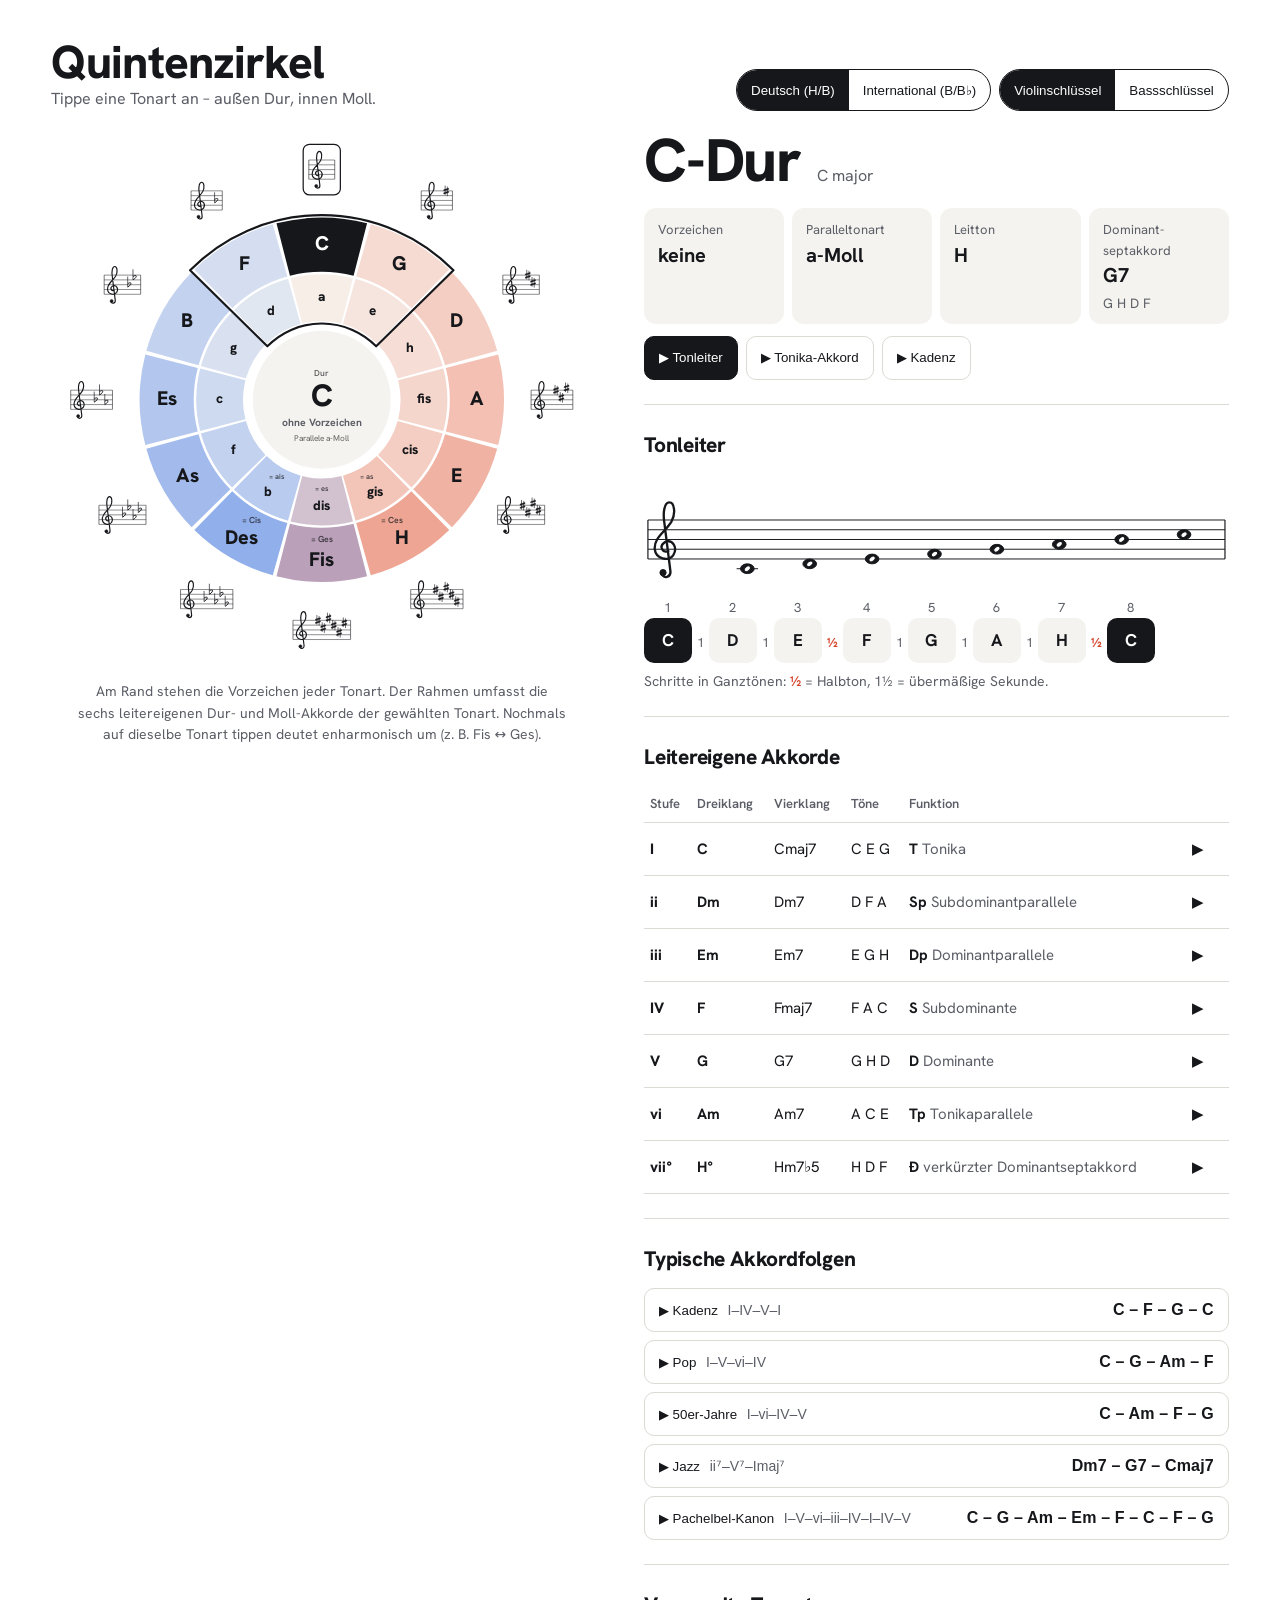
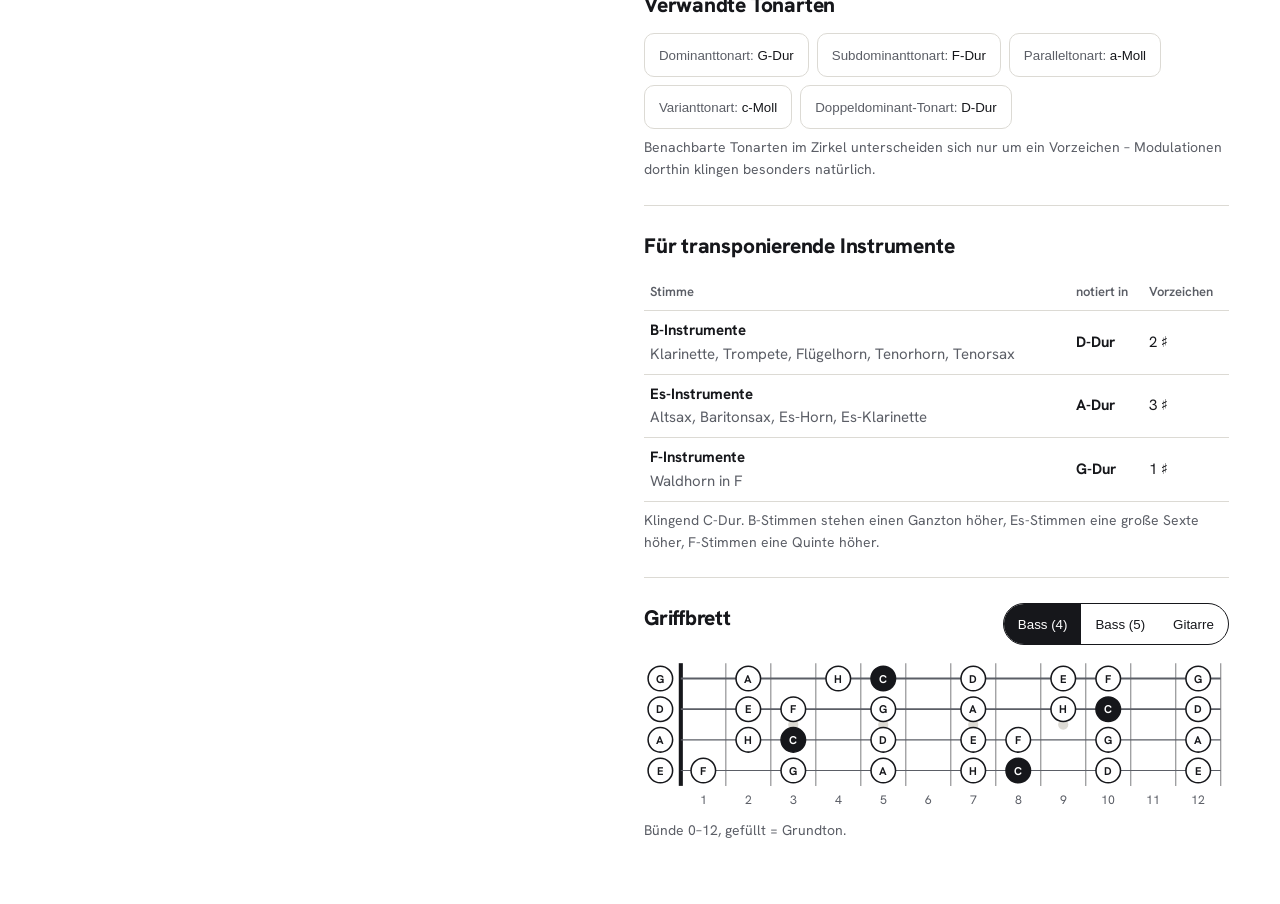
==== index.html @ 7fbc88fc "Moll-Tonarten auch in internationaler Schreibweise klein Co-Authored-By: Claude Opus 5.5 <noreply@an" ====
<!DOCTYPE html>
<html lang="de"><head><meta charset="utf-8"><meta name="viewport" content="width=device-width,initial-scale=1">
<title>Quintenzirkel</title>
<link rel="preconnect" href="https://fonts.googleapis.com"><link rel="preconnect" href="https://fonts.gstatic.com" crossorigin>
<link href="https://fonts.googleapis.com/css2?family=Hanken+Grotesk:wght@400;600;800&display=swap" rel="stylesheet">
<style>
/* VOICE: klar, werkstattnah, wie ein gut gestochenes Notenblatt – für Musiker, die schnell nachschlagen
   IDEA: die Drehscheibe aus dem Musikunterricht – ein Rahmen wandert über die leitereigenen Akkorde
   PICTURE: großer Zirkel, Kreuz-Seite warm, B-Seite kühl, dazu Notenzeile mit Vorzeichen und Griffbrett
   COLOUR and TYPE: Weiß/Tinte, Kreuz-Rot, B-Blau; Hanken Grotesk 400/600/800
   LAYOUT: Zirkel links (sticky), Infos rechts; unter 900px gestapelt */
:root{color-scheme:light dark;--bg:light-dark(#ffffff,#121419);--ink:light-dark(#16171b,#ecebe6);--mute:light-dark(#5b5e66,#a2a5ad);
--line:light-dark(#dcdad4,#2f323a);--soft:light-dark(#f4f3ef,#1b1e24);--seg:light-dark(#f7f6f2,#1d2027);
--sharp:light-dark(#d4432a,#ff7d61);--flat:light-dark(#2b5bd6,#7ea4ff)}
:root[data-theme=light]{color-scheme:light}:root[data-theme=dark]{color-scheme:dark}
*{box-sizing:border-box;min-width:0}
body{margin:0;background:var(--bg);color:var(--ink);font:16px/1.55 "Hanken Grotesk",system-ui,sans-serif;overflow-x:clip}
.band{padding:clamp(20px,3vw,44px) max(4vw,14px)}
.wrap{max-width:1240px;margin:auto;display:grid;grid-template-columns:minmax(0,1fr) minmax(0,1.08fr);gap:clamp(20px,4vw,56px)}
header{max-width:1240px;margin:0 auto 18px;display:flex;flex-wrap:wrap;gap:12px 24px;align-items:end;justify-content:space-between}
h1{font-size:clamp(32px,4vw,46px);line-height:1.05;margin:0;font-weight:800;letter-spacing:-.02em}
h2{font-size:21px;margin:0 0 12px;font-weight:800;letter-spacing:-.01em}
.seg{display:inline-flex;border:1.5px solid var(--ink);border-radius:999px;overflow:hidden}
.seg button{border:0;background:none;color:var(--ink);font:600 14px/1 inherit;padding:0 14px;min-height:40px;cursor:pointer}.seg button:not([aria-pressed=true]):hover{background:var(--soft)}
.seg button[aria-pressed=true]{background:var(--ink);color:var(--bg)}
.circ{position:sticky;top:14px;align-self:start}
#wheel{width:100%;max-width:700px;aspect-ratio:1;display:block;margin:auto;touch-action:manipulation}
#wheel .s,#wheel .ks{cursor:pointer}#wheel .ks *{stroke:var(--ink)}#wheel .ks rect[fill=transparent]{stroke:none}#wheel .ks:hover rect[fill=transparent]{fill:var(--soft)}#wheel .s path{transition:fill .25s}#wheel text{pointer-events:none;text-anchor:middle;dominant-baseline:middle;fill:var(--ink)}
#wheel .s:hover path{filter:brightness(.94)}#wheel .s:focus{outline:none}#wheel .s:focus-visible path{stroke:var(--ink);stroke-width:3}
#wheel .on path{fill:var(--ink)!important}#wheel .on text{fill:var(--bg)}
#win{transition:transform .55s cubic-bezier(.3,.7,.2,1);transform-origin:300px 300px}
.tg{display:flex;flex-wrap:wrap;gap:8px}.legend{font-size:14px;color:var(--mute);max-width:560px;margin:10px auto 0;text-align:center;text-wrap:balance}
.panel>section{padding:24px 0;border-top:1px solid var(--line)}.panel>section:first-child{border:0;padding-top:0}
.title{display:flex;flex-wrap:wrap;align-items:baseline;gap:6px 16px}
.kname{font-size:clamp(40px,5.5vw,60px);font-weight:800;line-height:1.05;letter-spacing:-.02em}
.sub{color:var(--mute)}
.btns{display:flex;flex-wrap:wrap;gap:8px;margin-top:12px}
.b{border:1.5px solid var(--line);background:var(--bg);color:var(--ink);font:600 15px/1.2 inherit;padding:9px 14px;min-height:44px;border-radius:10px;cursor:pointer;white-space:nowrap}
.b{transition:border-color .15s,background .15s}.b:hover{border-color:var(--ink);background:var(--soft)}.b.pri:hover{background:var(--ink);opacity:.88}.b:focus-visible,.seg button:focus-visible{outline:3px solid var(--flat);outline-offset:2px}
.b.pri{background:var(--ink);color:var(--bg);border-color:var(--ink)}
.facts{display:grid;grid-template-columns:repeat(4,minmax(0,1fr));gap:8px;margin-top:16px}
.facts>div{background:var(--soft);border-radius:12px;padding:12px 14px}.facts span{display:block;font-size:13px;color:var(--mute);margin-bottom:2px}.facts b{font-size:20px;line-height:1.2}.facts .sub{font-size:13.5px;margin-top:4px;line-height:1.35}
.staff{width:100%;height:auto;display:block;margin-top:8px}.staff *{stroke:var(--ink)}
.chips{display:flex;flex-wrap:wrap;gap:4px;align-items:end}
.chip{text-align:center;min-width:48px}.chip i{display:block;font-style:normal;font-size:13px;color:var(--mute)}
.chip b{display:block;background:var(--soft);border-radius:10px;padding:9px 6px;font-size:17px}.chip.t b{background:var(--ink);color:var(--bg)}
.chip.alt b{box-shadow:inset 0 0 0 2px var(--sharp)}
.step{font-size:13px;color:var(--mute);padding:0 1px 10px;align-self:end}.step.h{color:var(--sharp);font-weight:800}
table{border-collapse:collapse;width:100%;font-size:15px}th,td{text-align:left;padding:8px 6px;border-bottom:1px solid var(--line)}
th{font-size:13px;color:var(--mute);font-weight:600}td.r{font-weight:800}tbody tr{cursor:pointer}tbody tr{transition:background .12s}tbody tr:hover{background:var(--soft)}
td .pl{border:0;background:none;color:var(--ink);font-size:15px;min-width:36px;min-height:36px;border-radius:50%;cursor:pointer}
.prog{display:grid;gap:8px}.prog button{display:flex;flex-wrap:wrap;justify-content:space-between;gap:4px 12px;text-align:left;white-space:normal}
.prog button{align-items:baseline;padding:12px 14px}.prog em{font-style:normal;color:var(--mute);font-weight:400;font-size:14px;margin-left:6px}.prog .cs{font-weight:800;font-size:16px;letter-spacing:.01em}
.note{font-size:14px;color:var(--mute);margin:8px 0 0}
.scroll{overflow-x:auto}.fb{min-width:560px;width:100%;height:auto;display:block}
.top{display:flex;flex-wrap:wrap;gap:10px;align-items:center;justify-content:space-between;margin-bottom:8px}
@media(max-width:900px){.wrap{grid-template-columns:minmax(0,1fr)}.circ{position:static}}
@media(max-width:600px){#wheel{max-width:none;width:calc(100% + 12px);margin-inline:-6px}.legend{font-size:13px}.rim{display:none}.facts{grid-template-columns:repeat(2,minmax(0,1fr))}table{font-size:13px}.ct td .sub,.ct th:nth-child(4),.ct td:nth-child(4){display:none}th,td{padding:8px 4px}.chip{min-width:40px}.chip b{font-size:15px}}
@media(prefers-reduced-motion:reduce){#win,#wheel .s path{transition:none}}
</style></head><body>
<div class="band">
<header><div><h1>Quintenzirkel</h1><div class="sub">Tippe eine Tonart an – außen Dur, innen Moll.</div></div><div class="tg">
<div class="seg" role="group" aria-label="Notennamen"><button data-sys="de">Deutsch (H/B)</button><button data-sys="int">International (B/B♭)</button></div><div class="seg" role="group" aria-label="Notenschlüssel"><button data-clef="g">Violinschlüssel</button><button data-clef="f">Bassschlüssel</button></div></div></header>
<div class="wrap">
<div class="circ"><svg id="wheel" viewBox="-140 -116 880 832" role="img" aria-label="Quintenzirkel"></svg>
<p class="legend"><span class="rim">Am Rand stehen die Vorzeichen jeder Tonart. </span>Der Rahmen umfasst die sechs leitereigenen Dur- und Moll-Akkorde der gewählten Tonart. Nochmals auf dieselbe Tonart tippen deutet enharmonisch um (z. B. Fis ↔ Ges).</p></div>
<div class="panel" id="panel" aria-live="polite"></div>
</div></div>
<script>
{
const NAT=[0,2,4,5,7,9,11],DEL=['C','D','E','F','G','A','H'],ENL=['C','D','E','F','G','A','B'];
const SH=[3,0,4,1,5,2,6],FL=[6,2,5,1,4,0,3],SHD=[38,35,39,36,33,37,34],FLD=[34,37,33,36,32,35,31];
const md=(a,m)=>((a%m)+m)%m,norm=n=>n>7?n-12:n<-7?n+12:n;
const ACC={'-2':'𝄫','-1':'♭','0':'','1':'♯','2':'𝄪'};
let sys='de',inst='bass4',clef='g',variant='nat',st={n:0,mode:'dur'},rot=0,lastP=0;
try{sys=localStorage.getItem('qz-sys')||'de';inst=localStorage.getItem('qz-inst')||'bass4';clef=localStorage.getItem('qz-clef')||'g'}catch(e){}
const save=()=>{try{localStorage.setItem('qz-sys',sys);localStorage.setItem('qz-inst',inst);localStorage.setItem('qz-clef',clef)}catch(e){}};
const note=(l,pc)=>{l=md(l,7);pc=md(pc,12);let a=md(pc-NAT[l],12);if(a>6)a-=12;return{l,a,pc}};
const majS=n=>{const tl=md(4*n,7),tp=md(7*n,12);return NAT.map((v,i)=>note(tl+i,tp+v))};
const up=x=>note(x.l,x.pc+1);
function scale(n,mode,v){const s=majS(n);if(mode==='dur')return s;const m=[...s.slice(5),...s.slice(0,5)];
  if(v==='harm')m[6]=up(m[6]);if(v==='mel'){m[5]=up(m[5]);m[6]=up(m[6])}return m}
function deName(x){const L=DEL[x.l];if(!x.a)return L;if(x.a>0)return L+'is'.repeat(x.a);
  if(x.l===6)return x.a===-1?'B':'Heses';if(x.l===2)return x.a===-1?'Es':'Eses';if(x.l===5)return x.a===-1?'As':'Asas';return L+'es'.repeat(-x.a)}
const enName=x=>ENL[x.l]+ACC[x.a];
const nn=x=>sys==='de'?deName(x):enName(x);
const cr=x=>sys==='int'?enName(x):x.l===6?(x.a<0?'B'+ACC[x.a+1]:'H'+ACC[x.a]):enName(x);
const tonic=(n,mode)=>majS(n)[mode==='dur'?0:5];
function kName(n,mode){const t=tonic(n,mode);let s=nn(t);if(mode==='moll')s=s.toLowerCase();return s+(mode==='dur'?'-Dur':'-Moll')}
const slug=(n,mode)=>deName(tonic(n,mode)).toLowerCase()+'-'+mode;
const sigTxt=n=>n?Math.abs(n)+(n>0?' ♯':' ♭'):'keine';
const sigNotes=n=>n>0?SH.slice(0,n).map(l=>note(l,NAT[l]+1)):FL.slice(0,-n).map(l=>note(l,NAT[l]-1));
const sigAcc=(n,l)=>n>0&&SH.slice(0,n).includes(l)?1:n<0&&FL.slice(0,-n).includes(l)?-1:0;
const pOf=n=>md(n,12),prim=p=>p<=6?p:p-12,alt=p=>({5:-7,6:-6,7:7})[p];
const pick=x=>{x=norm(x);const y=x>0?x-12:x+12;return Math.abs(y)<Math.abs(x)?y:x};
const enh=n=>{const y=n>0?n-12:n+12;return Math.abs(y)<=7?y:null};

const Q3={'4,7':'','3,7':'m','3,6':'°','4,8':'+'};
const S7={'':{11:'maj7',10:'7'},'m':{10:'m7',11:'m(maj7)'},'°':{10:'m7♭5',9:'°7'},'+':{11:'+maj7',10:'+7'}};
function chord(s,i){const r=s[i],t=s[(i+2)%7],f=s[(i+4)%7],se=s[(i+6)%7],iv=x=>md(x.pc-r.pc,12);
  const tri=Q3[iv(t)+','+iv(f)]??'',sev=(S7[tri]||{})[iv(se)]||'';const rom=['I','II','III','IV','V','VI','VII'][i];
  return{r,n3:[r,t,f],n4:[r,t,f,se],tri,sev,R:(iv(t)===4?rom:rom.toLowerCase())+(tri==='°'?'°':tri==='+'?'+':'')}}
const sym=(c,s7)=>cr(c.r)+(s7?c.sev:c.tri);
const FN={dur:[['T','Tonika'],['Sp','Subdominantparallele'],['Dp','Dominantparallele'],['S','Subdominante'],['D','Dominante'],['Tp','Tonikaparallele'],['Đ','verkürzter Dominantseptakkord']],
 nat:[['t','Tonika'],['(s)','Subdominantbereich, vermindert'],['tP','Tonikaparallele'],['s','Subdominante'],['d','Moll-Dominante'],['sP','Subdominantparallele'],['dP','Dominantparallele']],
 harm:[['t','Tonika'],['(s)','Subdominantbereich, vermindert'],['tP+','übermäßig'],['s','Subdominante'],['D','Dur-Dominante mit Leitton'],['sP','Subdominantparallele'],['Đ','verkürzter Dominantseptakkord']],
 mel:[['t','Tonika'],['s','Moll-Subdominantbereich'],['tP+','übermäßig'],['S','Dur-Subdominante'],['D','Dur-Dominante'],['–','vermindert'],['Đ','vermindert, Leitton']]};
const PR={dur:[['Kadenz','I–IV–V–I',[0,3,4,0]],['Pop','I–V–vi–IV',[0,4,5,3]],['50er-Jahre','I–vi–IV–V',[0,5,3,4]],['Jazz','ii⁷–V⁷–Imaj⁷',[1,4,0],1],['Pachelbel-Kanon','I–V–vi–iii–IV–I–IV–V',[0,4,5,2,3,0,3,4]]],
 moll:[['Kadenz','i–iv–V–i',[0,3,'4h',0]],['Andalusisch','i–VII–VI–V',[0,6,5,'4h']],['Epic / Filmmusik','i–VI–III–VII',[0,5,2,6]],['Jazz in Moll','iiø⁷–V⁷–i⁷',[1,'4h',0],1],['Modal (natürlich)','i–iv–v–i',[0,3,4,0]]]};
const INST=[['B-Instrumente','Klarinette, Trompete, Flügelhorn, Tenorhorn, Tenorsax',2],['Es-Instrumente','Altsax, Baritonsax, Es-Horn, Es-Klarinette',3],['F-Instrumente','Waldhorn in F',1]];
const TUN={bass4:['Bass (4)',[28,33,38,43]],bass5:['Bass (5)',[23,28,33,38,43]],git:['Gitarre',[40,45,50,55,59,64]]};

/* ---- Zirkel ---- */
const W=document.getElementById('wheel'),P=document.getElementById('panel');
const pt=(r,a)=>{a=a*Math.PI/180;return(300+r*Math.sin(a)).toFixed(1)+' '+(300-r*Math.cos(a)).toFixed(1)};
const sec=(r1,r2,a1,a2)=>`M${pt(r2,a1)}A${r2} ${r2} 0 0 1 ${pt(r2,a2)}L${pt(r1,a2)}A${r1} ${r1} 0 0 0 ${pt(r1,a1)}Z`;
const xy=(r,a)=>pt(r,a).split(' ');
function fillFor(p,k){const c=p===0?0:p===6?6:p<6?p:12-p,mix=p===6?'color-mix(in oklab,var(--sharp),var(--flat))':p<6?'var(--sharp)':'var(--flat)';
  return `color-mix(in oklab,${mix} ${Math.round((8+c*8)*k)}%,var(--seg))`}
const MQ=matchMedia('(max-width:600px)');
function drawWheel(){let h='';const sm=MQ.matches;W.setAttribute('viewBox',sm?'-3 -3 606 606':'-140 -116 880 832');
  for(let p=0;p<12;p++){const a=p*30,cur=pOf(st.n)===p,n=cur?st.n:prim(p),o=alt(p)!==undefined?(n===prim(p)?alt(p):prim(p)):null;
    for(const mode of['dur','moll']){const D=mode==='dur',[r1,r2]=D?[208,296]:[128,204],on=cur&&st.mode===mode;
      const [x1,y1]=xy(o!==null?(D?262:174):(D?252:166),a),[x2,y2]=xy(D?228:146,a);
      const big=kName(n,mode).replace(/-(Dur|Moll)$/,''),small=o!==null?'= '+kName(o,mode).replace(/-(Dur|Moll)$/,''):'';
      h+=`<g class="s${on?' on':''}" tabindex="0" role="button" aria-label="${kName(n,mode)}" data-p="${p}" data-m="${mode}"><path d="${sec(r1,r2,a-14.4,a+14.4)}" style="fill:${fillFor(p,D?1:.6)}"/>
      <text x="${x1}" y="${y1}" font-size="${D?(big.length>3?25:32):(big.length>3?17:22)}" font-weight="800">${big}</text>
      <text x="${x2}" y="${y2}" font-size="${D?14:12}" font-weight="600" opacity=".75">${small}</text></g>`}}
  if(!sm)for(let p=0;p<12;p++){const n=pOf(st.n)===p?st.n:prim(p),w=56+Math.abs(n)*11+6,k=.78,[cx,cy]=xy(374,p*30).map(Number),on=pOf(st.n)===p;
    h+=`<g class="ks" tabindex="-1" data-p="${p}" data-m="dur" aria-hidden="true">${on?`<rect x="${(cx-w*k/2-6).toFixed(1)}" y="${(cy-41).toFixed(1)}" width="${(w*k+12).toFixed(1)}" height="82" rx="10" fill="var(--bg)" stroke="var(--ink)" stroke-width="2"/>`:`<rect x="${(cx-w*k/2-6).toFixed(1)}" y="${(cy-34).toFixed(1)}" width="${(w*k+12).toFixed(1)}" height="68" fill="transparent"/>`}<g transform="translate(${(cx-w*k/2).toFixed(1)} ${(cy-60*k).toFixed(1)}) scale(${k})">${sigBase(n,w)}</g></g>`}
  h+=`<g id="win" style="transform:rotate(${rot}deg)"><path d="${sec(124,300,-45.5,45.5)}" fill="none" stroke="var(--ink)" stroke-width="3.5" stroke-linejoin="round"/></g>
  <circle cx="300" cy="300" r="120" fill="var(--bg)"/><circle cx="300" cy="300" r="112" fill="var(--soft)"/><text x="300" y="258" font-size="14" font-weight="600" opacity=".65">${st.mode==='dur'?'Dur':'Moll'}</text>
  <text x="300" y="298" font-size="${kName(st.n,st.mode).length>8?40:50}" font-weight="800">${kName(st.n,st.mode).replace(/-(Dur|Moll)$/,'')}</text>
  <text x="300" y="338" font-size="17" font-weight="700" style="fill:${st.n>0?'var(--sharp)':st.n<0?'var(--flat)':'var(--mute)'}">${st.n?sigTxt(st.n):'ohne Vorzeichen'}</text><text x="300" y="364" font-size="13.5" opacity=".65">Parallele ${kName(st.n,st.mode==='dur'?'moll':'dur')}</text>`;
  W.innerHTML=h}

/* ---- Notenzeile ---- */
const gs={1:'M-2.2 -11V9M2.4 -9V11',f:'M-5 -2.5L5 -5.5V-3L-5 0ZM-5 4L5 1V3.5L-5 6.5Z'};
function acc(a,x,y){if(a===1)return`<g transform="translate(${x} ${y})"><path d="${gs[1]}" stroke-width="1.3"/><path d="${gs.f}" fill="var(--ink)" stroke="none"/></g>`;
  if(a===-1)return`<g transform="translate(${x} ${y})"><path d="M-3 -17V5" stroke-width="1.4"/><path d="M-3 5C6 0 6 -8 -3 -2" fill="none" stroke-width="2"/></g>`;
  if(a===0)return`<g transform="translate(${x} ${y})"><path d="M-3 -10V5M3 -5V10" stroke-width="1.3"/><path d="M-3 -1L3 -3M-3 5L3 3" stroke-width="2.6"/></g>`;
  if(a===2)return`<path d="M${x-4} ${y-4}l8 8m0 -8l-8 8" stroke-width="2.2"/>`;
  return acc(-1,x-4,y)+acc(-1,x+4,y)}
const CL={g:{b:30,sig:0,lo:28,c:`<path d="M25 72C19 74 15 67 21 63C29 59 35 68 30 76C25 83 12 80 11 70C10 58 22 52 28 42C33 33 31 22 26 22C21 22 19 32 21 44L27 92C28 99 20 101 18 95" fill="none" stroke-width="2.4" stroke-linecap="round"/><circle cx="19.5" cy="94" r="3.2" fill="var(--ink)" stroke="none"/>`},
 f:{b:18,sig:-14,lo:14,c:`<path d="M13 50C12 38 30 35 33 47C35 61 23 75 8 84" fill="none" stroke-width="2.7" stroke-linecap="round"/><circle cx="13" cy="50" r="3.8" fill="var(--ink)" stroke="none"/><circle cx="40" cy="45" r="2.2" fill="var(--ink)" stroke="none"/><circle cx="40" cy="55" r="2.2" fill="var(--ink)" stroke="none"/>`}};
function sigBase(n,W){const C=CL[clef],Y=d=>80-(d-C.b)*5,ks=Math.abs(n);let h='';
  for(let i=0;i<5;i++)h+=`<path d="M4 ${40+i*10}H${W-4}" stroke-width="1"/>`;
  h+=`<path d="M4 40V80M${W-4} 40V80" stroke-width="1.2"/>`+C.c;
  for(let i=0;i<ks;i++)h+=acc(n>0?1:-1,56+i*11,Y((n>0?SHD:FLD)[i]+C.sig));return h}
function staff(s,n){const W=600,C=CL[clef],Y=d=>80-(d-C.b)*5,ks=Math.abs(n),x0=56+ks*11+18,dx=(W-x0-14)/8;let h=sigBase(n,W);
  const t=s[0],o=t.l;[...s,t].forEach((x,i)=>{const d=C.lo+o+i,cx=x0+dx*i+dx/2,cy=Y(d);
    for(let k=C.b-2;k>=d;k-=2)h+=`<path d="M${cx-11} ${Y(k)}H${cx+11}" stroke-width="1"/>`;
    for(let k=C.b+10;k<=d;k+=2)h+=`<path d="M${cx-11} ${Y(k)}H${cx+11}" stroke-width="1"/>`;
    if(x.a!==sigAcc(n,x.l))h+=acc(x.a,cx-17,cy);
    h+=`<ellipse cx="${cx}" cy="${cy}" rx="7" ry="5" fill="var(--ink)" stroke="none"/><ellipse cx="${cx}" cy="${cy}" rx="3.6" ry="2.4" transform="rotate(-35 ${cx} ${cy})" fill="var(--bg)" stroke="none"/>`});
  return`<svg class="staff" viewBox="0 0 ${W} 120" role="img" aria-label="Notenzeile mit Vorzeichen und Tonleiter">${h}</svg>`}

/* ---- Griffbrett ---- */
function fret(s){const [,tu]=TUN[inst],S=tu.length,H=S*30+34,fx=f=>36+f*44,pcs=s.map(x=>x.pc);let h='';
  [3,5,7,9].forEach(f=>h+=`<circle cx="${fx(f)-22}" cy="${(S*30)/2+8}" r="5" fill="var(--line)"/>`);
  h+=`<circle cx="${fx(12)-22}" cy="${(S*30)/2-7}" r="5" fill="var(--line)"/><circle cx="${fx(12)-22}" cy="${(S*30)/2+23}" r="5" fill="var(--line)"/>`;
  for(let f=0;f<=12;f++)h+=`<path d="M${fx(f)} 8V${S*30+8}" stroke="var(--ink)" stroke-width="${f?1.2:4}" opacity="${f?.45:1}"/><text x="${fx(f)-22}" y="${S*30+26}" font-size="12" fill="var(--mute)" text-anchor="middle">${f||''}</text>`;
  [...tu].reverse().forEach((m,j)=>{const y=23+j*30;h+=`<path d="M${fx(0)} ${y}H${fx(12)}" stroke="var(--mute)" stroke-width="${1+(S-1-j)*.35}"/>`;
    for(let f=0;f<=12;f++){const k=pcs.indexOf(md(m+f,12));if(k<0)continue;const x=f?fx(f)-22:16,T=k===0;
      h+=`<circle cx="${x}" cy="${y}" r="12" fill="${T?'var(--ink)':'var(--bg)'}" stroke="var(--ink)" stroke-width="1.5"/><text x="${x}" y="${y+4}" font-size="${nn(s[k]).length>3?8.5:11}" font-weight="700" text-anchor="middle" fill="${T?'var(--bg)':'var(--ink)'}">${nn(s[k])}</text>`}});
  return`<svg class="fb" viewBox="0 0 ${fx(12)+8} ${H}" role="img" aria-label="Griffbrett">${h}</svg>`}

/* ---- Panel ---- */
function render(){const {n,mode}=st,v=mode==='dur'?'dur':variant,s=scale(n,mode,mode==='dur'?'':variant),nat=scale(n,mode,'nat'),har=scale(n,mode,'harm');
  const ch=s.map((_,i)=>chord(s,i)),fn=FN[v],e=enh(n),par=mode==='dur'?'moll':'dur',V7=chord(mode==='dur'?s:har,4);
  const lt=(mode==='dur'?s:har)[6],sig=sigNotes(n).map(x=>sys==='de'?nn(x).toLowerCase():nn(x)).join(', ');
  const steps=s.map((x,i)=>md((s[i+1]||s[0]).pc-x.pc,12));
  const rel=[['Dominanttonart',pick(n+1),mode],['Subdominanttonart',pick(n-1),mode],['Paralleltonart',n,par],['Varianttonart',mode==='dur'?pick(n-3):pick(n+3),par],['Doppeldominant-Tonart',pick(n+2),mode]];
  if(e!==null)rel.push(['Enharmonisch',e,mode]);
  let h=`<section><div class="title"><span class="kname">${kName(n,mode)}</span><span class="sub">${enName(tonic(n,mode))} ${mode==='dur'?'major':'minor'}</span></div>
  <div class="facts"><div><span>Vorzeichen</span><b style="color:${n>0?'var(--sharp)':n<0?'var(--flat)':'inherit'}">${sigTxt(n)}</b>${sig?`<div class="sub">${sig}</div>`:''}</div>
  <div><span>Paralleltonart</span><b>${kName(n,par)}</b></div><div><span>Leitton</span><b>${nn(lt)}</b></div>
  <div><span>Dominant&shy;septakkord</span><b>${sym(V7,1)}</b><div class="sub">${V7.n4.map(nn).join(' ')}</div></div></div>
  <div class="btns"><button class="b pri" data-play="sc">▶ Tonleiter</button><button class="b" data-play="c0">▶ Tonika-Akkord</button><button class="b" data-play="cad">▶ Kadenz</button>${e!==null?`<button class="b" data-go="${e},${mode}">⇄ ${kName(e,mode)}</button>`:''}</div></section>`;
  h+=`<section><div class="top"><h2>Tonleiter</h2>${mode==='moll'?`<div class="seg" role="group" aria-label="Moll-Form">${[['nat','natürlich'],['harm','harmonisch'],['mel','melodisch']].map(([k,l])=>`<button data-var="${k}" aria-pressed="${variant===k}">${l}</button>`).join('')}</div>`:''}</div>
  ${staff(s,n)}<div class="chips">${s.map((x,i)=>`<div class="chip${i?'':' t'}${mode==='moll'&&x.a!==nat[i].a?' alt':''}"><i>${i+1}</i><b>${nn(x)}</b></div>${`<div class="step${steps[i]===1?' h':''}">${['','½','1','1½'][steps[i]]}</div>`}`).join('')}<div class="chip t"><i>8</i><b>${nn(s[0])}</b></div></div>
  <p class="note">Schritte in Ganztönen: <b style="color:var(--sharp)">½</b> = Halbton, 1½ = übermäßige Sekunde.${mode==='moll'&&variant==='mel'?' Melodisch Moll wird klassisch nur aufwärts so gespielt, abwärts natürlich.':''}${mode==='moll'&&variant!=='nat'?' Rot umrandet: gegenüber natürlich Moll erhöhte Töne.':''}</p></section>`;
  h+=`<section><h2>Leitereigene Akkorde</h2><table class="ct"><thead><tr><th>Stufe</th><th>Dreiklang</th><th>Vierklang</th><th>Töne</th><th>Funktion</th><th></th></tr></thead><tbody>
  ${ch.map((c,i)=>`<tr data-play="c${i}"><td class="r">${c.R}</td><td><b>${sym(c)}</b></td><td>${sym(c,1)}</td><td>${c.n3.map(nn).join(' ')}</td><td title="${fn[i][1]}"><b>${fn[i][0]}</b> <span class="sub">${fn[i][1]}</span></td><td><button class="pl" aria-label="${sym(c)} abspielen">▶</button></td></tr>`).join('')}</tbody></table>
  ${mode==='moll'&&variant==='nat'?`<p class="note">In Moll wird die Dominante meist aus harmonisch Moll gebildet: <b>${sym(chord(har,4))}</b> bzw. <b>${sym(chord(har,4),1)}</b> statt ${sym(ch[4])}.</p>`:''}</section>`;
  h+=`<section><h2>Typische Akkordfolgen</h2><div class="prog">${PR[mode].map((p,k)=>`<button class="b" data-play="p${k}"><span>▶ ${p[0]} <em>${p[1]}</em></span><span class="cs">${p[2].map(d=>{const h=typeof d==='string',c=chord(h?har:nat,parseInt(d));return sym(c,p[3])}).join(' – ')}</span></button>`).join('')}</div></section>`;
  h+=`<section><h2>Verwandte Tonarten</h2><div class="btns">${rel.map(([l,k,m])=>`<button class="b" data-go="${k},${m}"><span class="sub">${l}:</span> ${kName(k,m)}</button>`).join('')}</div>
  <p class="note">Benachbarte Tonarten im Zirkel unterscheiden sich nur um ein Vorzeichen – Modulationen dorthin klingen besonders natürlich.</p></section>`;
  h+=`<section><h2>Für transponierende Instrumente</h2><table class="stack"><thead><tr><th>Stimme</th><th>notiert in</th><th>Vorzeichen</th></tr></thead><tbody style="cursor:default">
  ${INST.map(([a,b,k])=>{const w=pick(n+k);return`<tr><td><b>${a}</b><div class="sub">${b}</div></td><td><b>${kName(w,mode)}</b></td><td>${sigTxt(w)}</td></tr>`}).join('')}</tbody></table>
  <p class="note">Klingend ${kName(n,mode)}. B-Stimmen stehen einen Ganzton höher, Es-Stimmen eine große Sexte höher, F-Stimmen eine Quinte höher.</p></section>`;
  h+=`<section><div class="top"><h2>Griffbrett</h2><div class="seg" role="group" aria-label="Instrument">${Object.entries(TUN).map(([k,[l]])=>`<button data-inst="${k}" aria-pressed="${inst===k}">${l}</button>`).join('')}</div></div>
  <div class="scroll">${fret(s)}</div><p class="note">Bünde 0–12, gefüllt = Grundton.</p></section>`;
  P.innerHTML=h;
  document.querySelectorAll('[data-sys]').forEach(b=>b.setAttribute('aria-pressed',b.dataset.sys===sys));document.querySelectorAll('[data-clef]').forEach(b=>b.setAttribute('aria-pressed',b.dataset.clef===clef));
  const p=pOf(n);let d=md(p-lastP,12);if(d>6)d-=12;rot+=d*30;lastP=p;drawWheel();
  const sl=slug(n,mode);if(location.hash.slice(1)!==sl){skip=true;location.hash=sl}
  document.title=kName(n,mode)+' – Quintenzirkel'}

/* ---- Klang ---- */
let ac;
function tone(m,t,d,g){const o=ac.createOscillator(),v=ac.createGain();o.type='triangle';o.frequency.value=440*2**((m-69)/12);
  v.gain.setValueAtTime(0,t);v.gain.linearRampToValueAtTime(g,t+.012);v.gain.exponentialRampToValueAtTime(.001,t+d);o.connect(v).connect(ac.destination);o.start(t);o.stop(t+d+.05)}
function play(seq){try{ac=ac||new(window.AudioContext||window.webkitAudioContext)();ac.resume();let t=ac.currentTime+.05;
  seq.forEach(([ms,d])=>{ms.forEach(m=>tone(m,t,d*1.7,.22/Math.sqrt(ms.length)));t+=d})}catch(e){}}
const cm=c=>{let pr=-1;return[36+c.r.pc,...c.n3.map((x,i)=>{let m=48+x.pc;while(m<=pr)m+=12;pr=m;return m})]};
function doPlay(k){const {n,mode}=st,s=scale(n,mode,mode==='dur'?'':variant),nat=scale(n,mode,'nat'),har=scale(n,mode,'harm');
  if(k==='sc'){let b=60+s[0].pc;if(b>65)b-=12;play([...s.map(x=>[[b+md(x.pc-s[0].pc,12)],.3]),[[b+12],.6]]);return}
  if(k==='cad')k='p0';
  if(k[0]==='c'){play([[cm(chord(s,+k.slice(1))),1.1]]);return}
  const p=PR[mode][+k.slice(1)];play(p[2].map(d=>[cm(chord(typeof d==='string'?har:nat,parseInt(d))),.85]))}

/* ---- Ereignisse ---- */
let skip=false;
function go(n,mode){st={n,mode};render()}
W.addEventListener('click',e=>{const g=e.target.closest('.s,.ks');if(!g)return;const p=+g.dataset.p,m=g.dataset.m;
  if(pOf(st.n)===p&&st.mode===m&&alt(p)!==undefined)go(st.n===prim(p)?alt(p):prim(p),m);
  else go(pOf(st.n)===p?st.n:prim(p),m)});
W.addEventListener('keydown',e=>{if(e.key==='Enter'||e.key===' '){e.preventDefault();e.target.dispatchEvent(new MouseEvent('click',{bubbles:true}))}});
document.addEventListener('click',e=>{const t=e.target.closest('[data-go],[data-play],[data-var],[data-inst],[data-sys],[data-clef]');if(!t)return;const D=t.dataset;
  if(D.go){const [n,m]=D.go.split(',');go(+n,m);if(innerWidth<900)window.scrollTo({top:0,behavior:'smooth'})}
  else if(D.play)doPlay(D.play);else if(D.var){variant=D.var;render()}else if(D.inst){inst=D.inst;save();render()}else if(D.sys){sys=D.sys;save();render()}else if(D.clef){clef=D.clef;save();render()}});
const ALL={};for(let n=-7;n<=7;n++)for(const m of['dur','moll'])ALL[slug(n,m)]=[n,m];
function fromHash(){if(skip){skip=false;return}const k=ALL[decodeURIComponent(location.hash.slice(1))];if(k){st={n:k[0],mode:k[1]};render()}}
addEventListener('hashchange',fromHash);MQ.addEventListener?.('change',drawWheel);
const k0=ALL[location.hash.slice(1)];if(k0)st={n:k0[0],mode:k0[1]};lastP=pOf(st.n);rot=lastP*30;render();
}
</script></body></html>
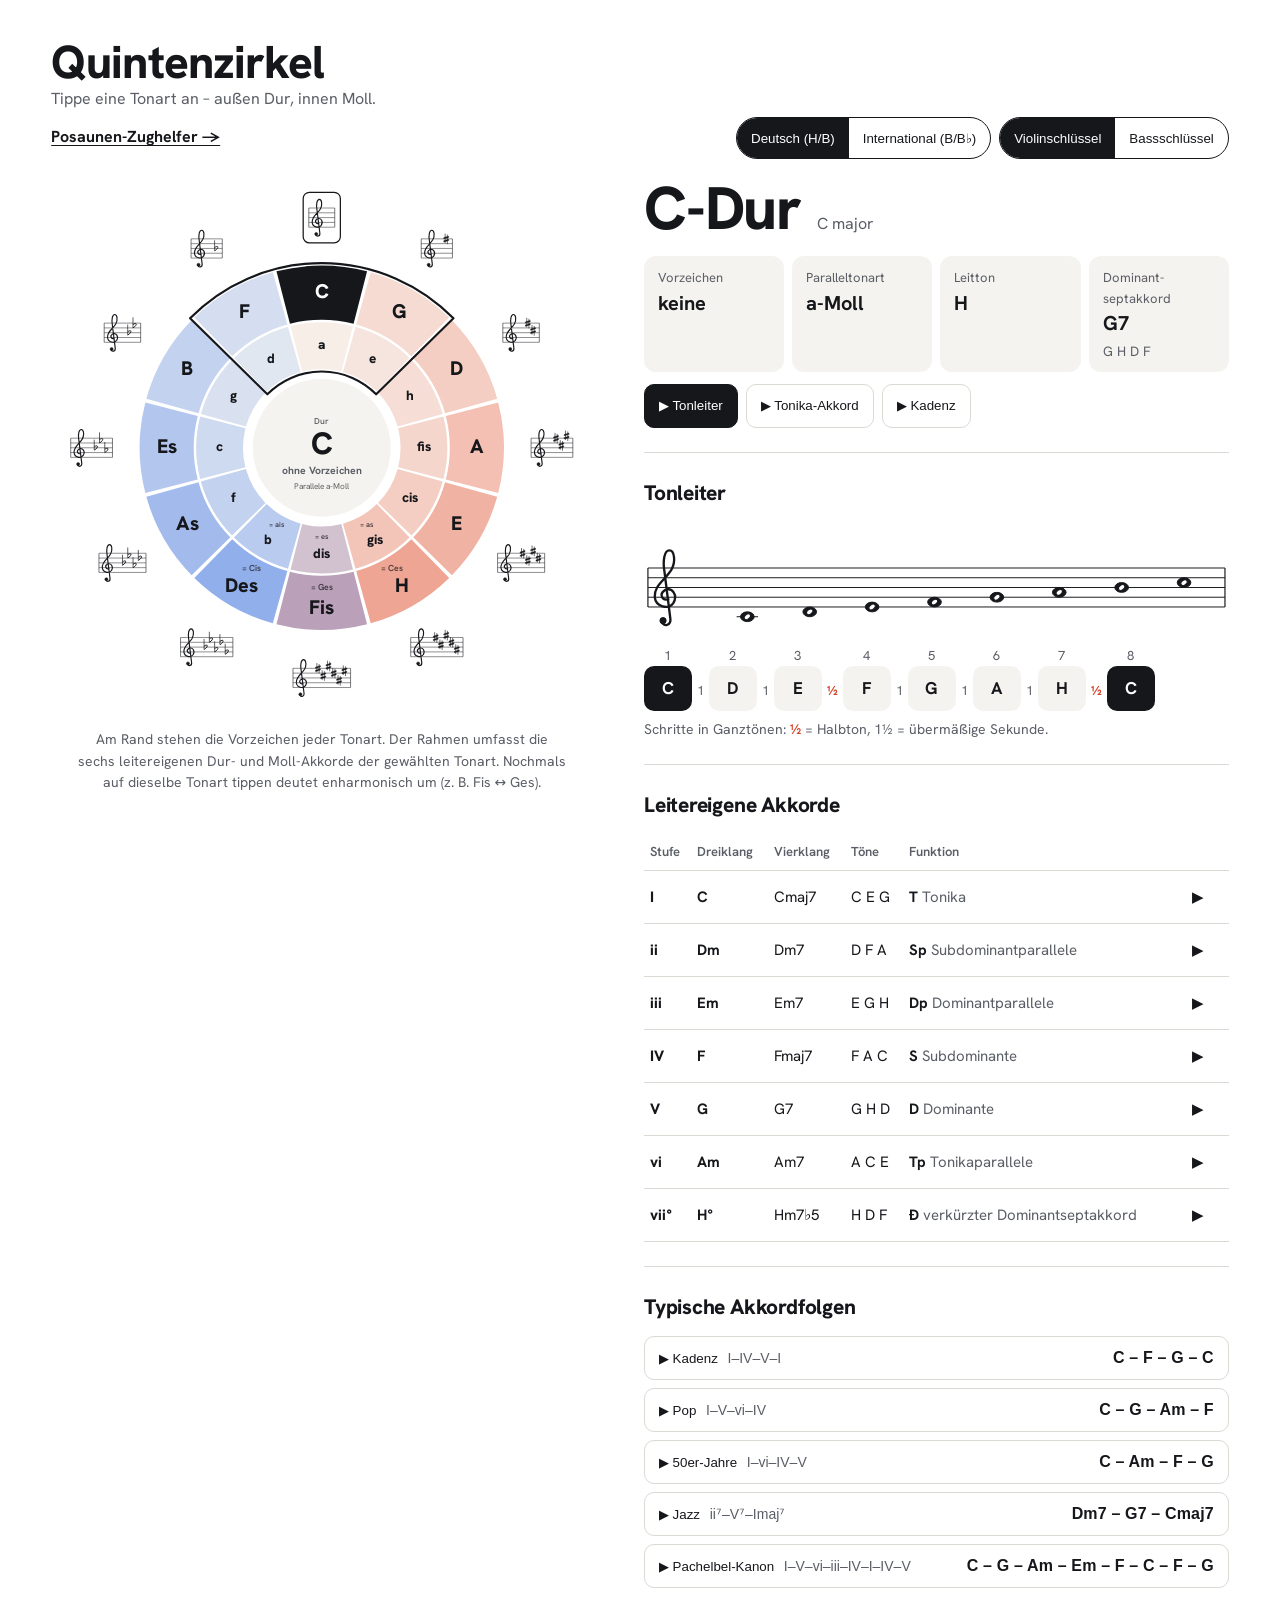
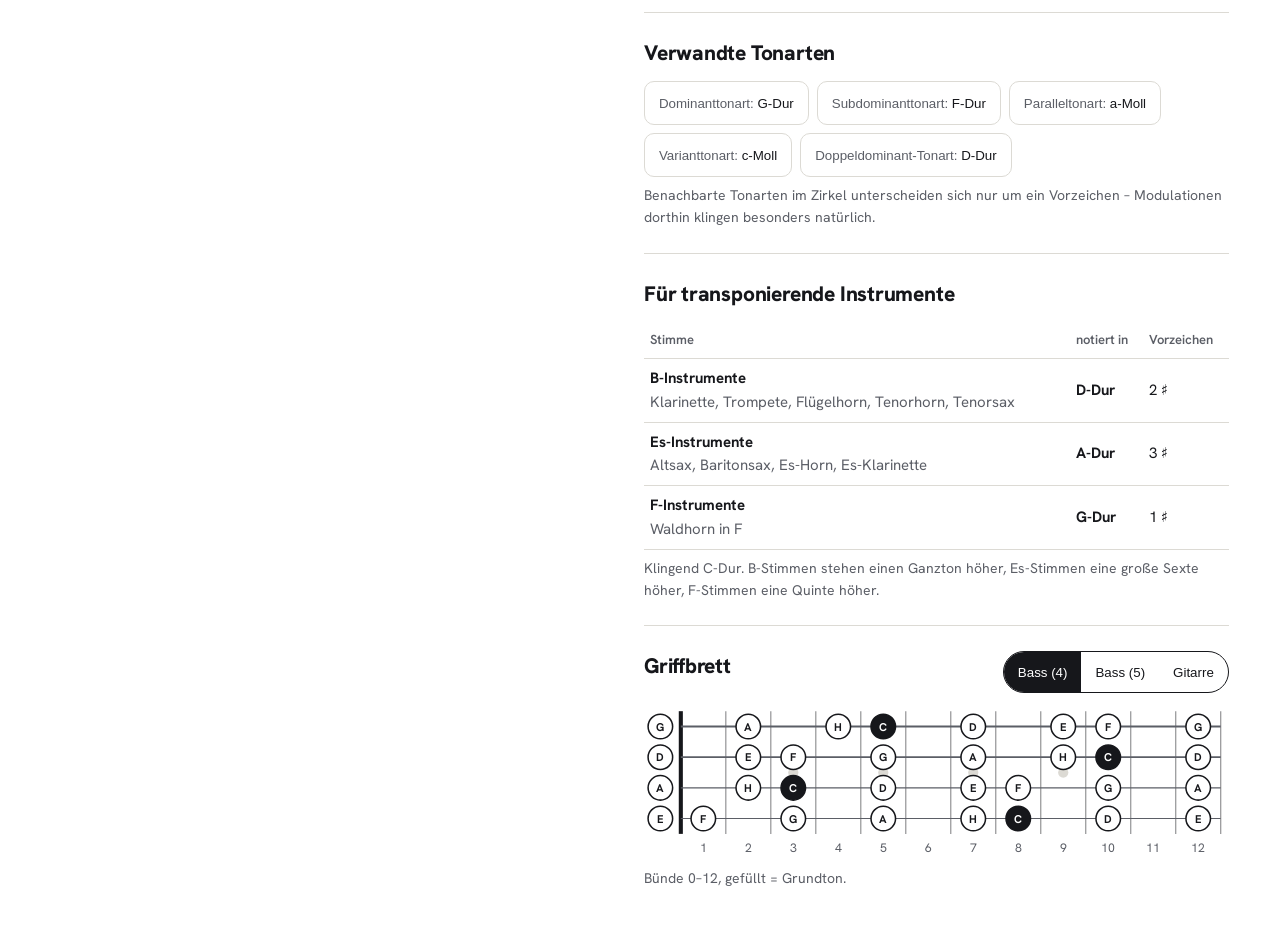
==== commit 44dc0167: "Unterseite Posaunen-Zughelfer (/posaune/) mit Link vom Quintenzirkel Co-Authored-By: Claude Opus 5.5" ====
--- a/index.html
+++ b/index.html
@@ -17,6 +17,7 @@
 body{margin:0;background:var(--bg);color:var(--ink);font:16px/1.55 "Hanken Grotesk",system-ui,sans-serif;overflow-x:clip}
 .band{padding:clamp(20px,3vw,44px) max(4vw,14px)}
 .wrap{max-width:1240px;margin:auto;display:grid;grid-template-columns:minmax(0,1fr) minmax(0,1.08fr);gap:clamp(20px,4vw,56px)}
+.navl{display:inline-flex;align-items:center;min-height:44px;margin-top:4px;color:var(--ink);font-weight:700;text-underline-offset:3px}
 header{max-width:1240px;margin:0 auto 18px;display:flex;flex-wrap:wrap;gap:12px 24px;align-items:end;justify-content:space-between}
 h1{font-size:clamp(32px,4vw,46px);line-height:1.05;margin:0;font-weight:800;letter-spacing:-.02em}
 h2{font-size:21px;margin:0 0 12px;font-weight:800;letter-spacing:-.01em}
@@ -29,7 +30,8 @@
 #wheel .s:hover path{filter:brightness(.94)}#wheel .s:focus{outline:none}#wheel .s:focus-visible path{stroke:var(--ink);stroke-width:3}
 #wheel .on path{fill:var(--ink)!important}#wheel .on text{fill:var(--bg)}
 #win{transition:transform .55s cubic-bezier(.3,.7,.2,1);transform-origin:300px 300px}
-.tg{display:flex;flex-wrap:wrap;gap:8px}.legend{font-size:14px;color:var(--mute);max-width:560px;margin:10px auto 0;text-align:center;text-wrap:balance}
+.tg{display:flex;flex-wrap:wrap;gap:8px}.mks{display:none}.mks svg{height:68px;width:auto;flex:none}.mks svg *{stroke:var(--ink)}.mks b{display:block;font-size:20px;line-height:1.2}.mks span{font-size:14px;color:var(--mute)}
+.legend{font-size:14px;color:var(--mute);max-width:560px;margin:10px auto 0;text-align:center;text-wrap:balance}
 .panel>section{padding:24px 0;border-top:1px solid var(--line)}.panel>section:first-child{border:0;padding-top:0}
 .title{display:flex;flex-wrap:wrap;align-items:baseline;gap:6px 16px}
 .kname{font-size:clamp(40px,5.5vw,60px);font-weight:800;line-height:1.05;letter-spacing:-.02em}
@@ -55,14 +57,14 @@
 .scroll{overflow-x:auto}.fb{min-width:560px;width:100%;height:auto;display:block}
 .top{display:flex;flex-wrap:wrap;gap:10px;align-items:center;justify-content:space-between;margin-bottom:8px}
 @media(max-width:900px){.wrap{grid-template-columns:minmax(0,1fr)}.circ{position:static}}
-@media(max-width:600px){#wheel{max-width:none;width:calc(100% + 12px);margin-inline:-6px}.legend{font-size:13px}.rim{display:none}.facts{grid-template-columns:repeat(2,minmax(0,1fr))}table{font-size:13px}.ct td .sub,.ct th:nth-child(4),.ct td:nth-child(4){display:none}th,td{padding:8px 4px}.chip{min-width:40px}.chip b{font-size:15px}}
+@media(max-width:600px){.mks{display:flex;justify-content:space-between;align-items:center;gap:12px;margin-bottom:4px}#wheel{max-width:none;width:calc(100% + 12px);margin-inline:-6px}.legend{font-size:13px}.rim{display:none}.facts{grid-template-columns:repeat(2,minmax(0,1fr))}table{font-size:13px}.ct td .sub,.ct th:nth-child(4),.ct td:nth-child(4){display:none}th,td{padding:8px 4px}.chip{min-width:40px}.chip b{font-size:15px}}
 @media(prefers-reduced-motion:reduce){#win,#wheel .s path{transition:none}}
 </style></head><body>
 <div class="band">
-<header><div><h1>Quintenzirkel</h1><div class="sub">Tippe eine Tonart an – außen Dur, innen Moll.</div></div><div class="tg">
+<header><div><h1>Quintenzirkel</h1><div class="sub">Tippe eine Tonart an – außen Dur, innen Moll.</div><a class="navl" href="posaune/">Posaunen-Zughelfer →</a></div><div class="tg">
 <div class="seg" role="group" aria-label="Notennamen"><button data-sys="de">Deutsch (H/B)</button><button data-sys="int">International (B/B♭)</button></div><div class="seg" role="group" aria-label="Notenschlüssel"><button data-clef="g">Violinschlüssel</button><button data-clef="f">Bassschlüssel</button></div></div></header>
 <div class="wrap">
-<div class="circ"><svg id="wheel" viewBox="-140 -116 880 832" role="img" aria-label="Quintenzirkel"></svg>
+<div class="circ"><div class="mks" id="mks"></div><svg id="wheel" viewBox="-140 -116 880 832" role="img" aria-label="Quintenzirkel"></svg>
 <p class="legend"><span class="rim">Am Rand stehen die Vorzeichen jeder Tonart. </span>Der Rahmen umfasst die sechs leitereigenen Dur- und Moll-Akkorde der gewählten Tonart. Nochmals auf dieselbe Tonart tippen deutet enharmonisch um (z. B. Fis ↔ Ges).</p></div>
 <div class="panel" id="panel" aria-live="polite"></div>
 </div></div>
@@ -118,7 +120,7 @@
 function fillFor(p,k){const c=p===0?0:p===6?6:p<6?p:12-p,mix=p===6?'color-mix(in oklab,var(--sharp),var(--flat))':p<6?'var(--sharp)':'var(--flat)';
   return `color-mix(in oklab,${mix} ${Math.round((8+c*8)*k)}%,var(--seg))`}
 const MQ=matchMedia('(max-width:600px)');
-function drawWheel(){let h='';const sm=MQ.matches;W.setAttribute('viewBox',sm?'-3 -3 606 606':'-140 -116 880 832');
+function drawWheel(){let h='';const sm=MQ.matches;W.setAttribute('viewBox',sm?'-3 -3 606 606':'-140 -116 880 832');{const w=56+Math.abs(st.n)*11+14;document.getElementById('mks').innerHTML=`<div><b>${kName(st.n,st.mode)}</b><span>${st.n?sigTxt(st.n)+': '+sigNotes(st.n).map(x=>nn(x).toLowerCase()).join(', '):'ohne Vorzeichen'}</span></div><svg viewBox="0 14 ${w} 92" role="img" aria-label="Vorzeichen">${sigBase(st.n,w)}</svg>`}
   for(let p=0;p<12;p++){const a=p*30,cur=pOf(st.n)===p,n=cur?st.n:prim(p),o=alt(p)!==undefined?(n===prim(p)?alt(p):prim(p)):null;
     for(const mode of['dur','moll']){const D=mode==='dur',[r1,r2]=D?[208,296]:[128,204],on=cur&&st.mode===mode;
       const [x1,y1]=xy(o!==null?(D?262:174):(D?252:166),a),[x2,y2]=xy(D?228:146,a);
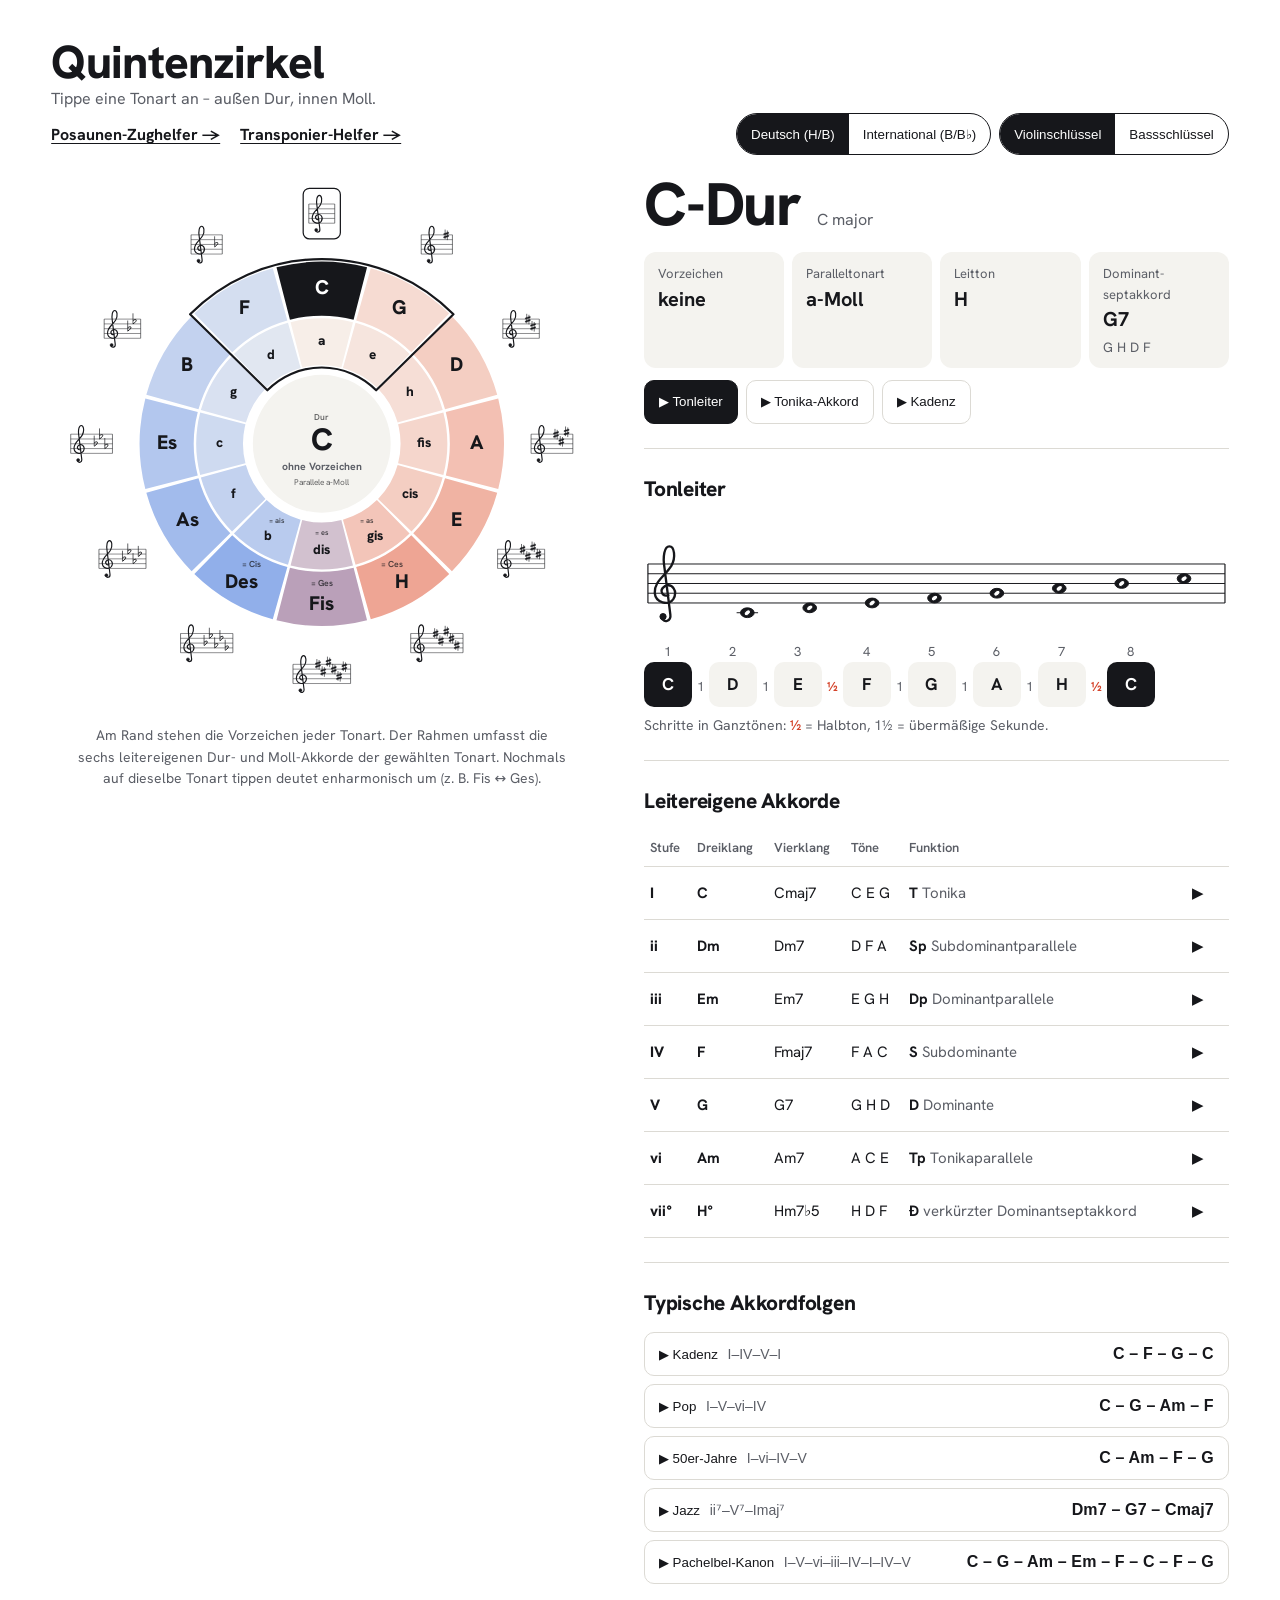
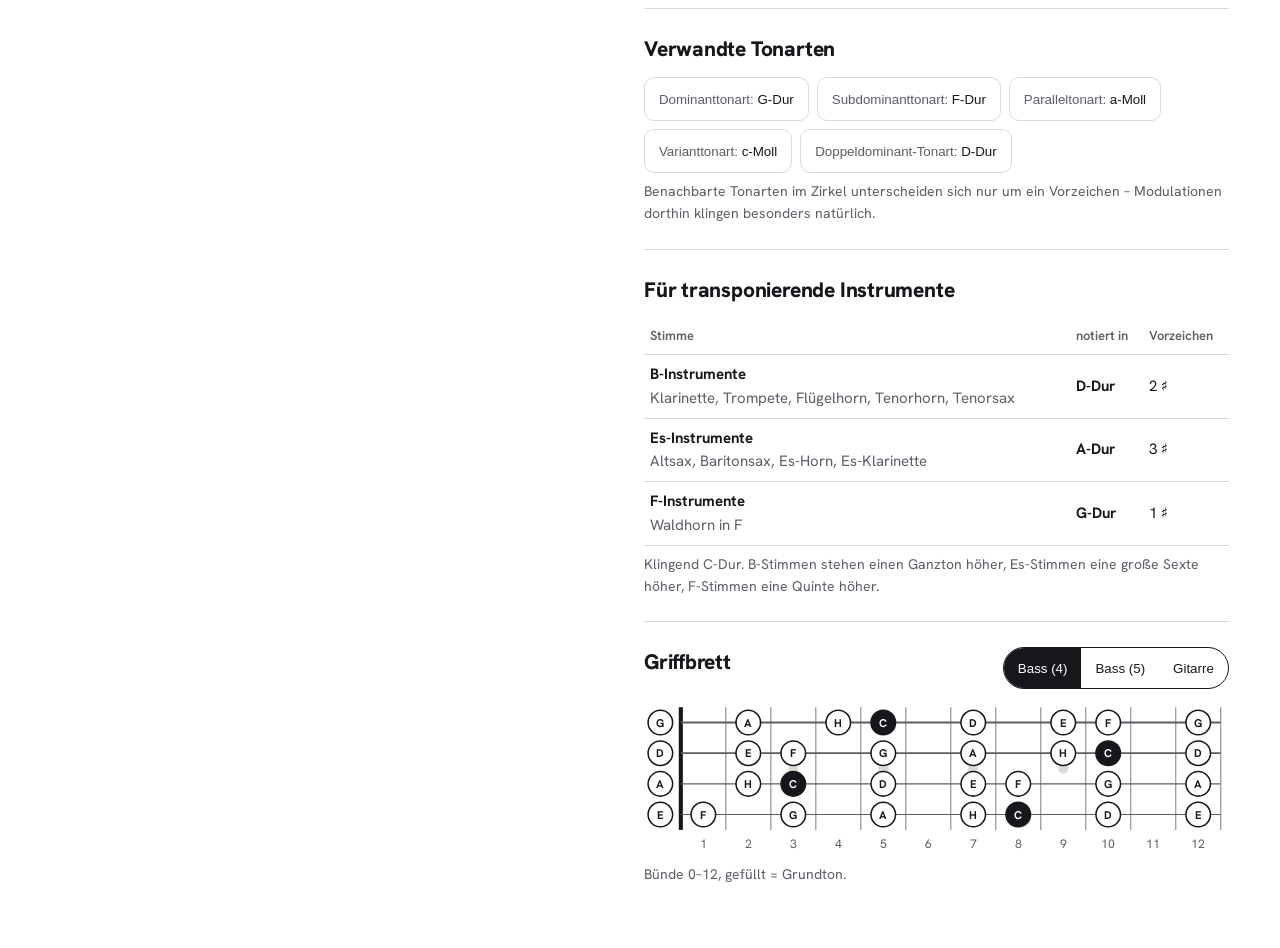
==== commit 59fc87b5: "Unterseite Transponier-Helfer (/transponieren/) mit Link vom Quintenzirkel Co-Authored-By: Claude Op" ====
--- a/index.html
+++ b/index.html
@@ -17,7 +17,7 @@
 body{margin:0;background:var(--bg);color:var(--ink);font:16px/1.55 "Hanken Grotesk",system-ui,sans-serif;overflow-x:clip}
 .band{padding:clamp(20px,3vw,44px) max(4vw,14px)}
 .wrap{max-width:1240px;margin:auto;display:grid;grid-template-columns:minmax(0,1fr) minmax(0,1.08fr);gap:clamp(20px,4vw,56px)}
-.navl{display:inline-flex;align-items:center;min-height:44px;margin-top:4px;color:var(--ink);font-weight:700;text-underline-offset:3px}
+.navs{display:flex;flex-wrap:wrap;gap:0 20px;margin-top:4px}.navl{display:inline-flex;align-items:center;min-height:40px;color:var(--ink);font-weight:700;text-underline-offset:3px}
 header{max-width:1240px;margin:0 auto 18px;display:flex;flex-wrap:wrap;gap:12px 24px;align-items:end;justify-content:space-between}
 h1{font-size:clamp(32px,4vw,46px);line-height:1.05;margin:0;font-weight:800;letter-spacing:-.02em}
 h2{font-size:21px;margin:0 0 12px;font-weight:800;letter-spacing:-.01em}
@@ -61,7 +61,7 @@
 @media(prefers-reduced-motion:reduce){#win,#wheel .s path{transition:none}}
 </style></head><body>
 <div class="band">
-<header><div><h1>Quintenzirkel</h1><div class="sub">Tippe eine Tonart an – außen Dur, innen Moll.</div><a class="navl" href="posaune/">Posaunen-Zughelfer →</a></div><div class="tg">
+<header><div><h1>Quintenzirkel</h1><div class="sub">Tippe eine Tonart an – außen Dur, innen Moll.</div><div class="navs"><a class="navl" href="posaune/">Posaunen-Zughelfer →</a><a class="navl" href="transponieren/">Transponier-Helfer →</a></div></div><div class="tg">
 <div class="seg" role="group" aria-label="Notennamen"><button data-sys="de">Deutsch (H/B)</button><button data-sys="int">International (B/B♭)</button></div><div class="seg" role="group" aria-label="Notenschlüssel"><button data-clef="g">Violinschlüssel</button><button data-clef="f">Bassschlüssel</button></div></div></header>
 <div class="wrap">
 <div class="circ"><div class="mks" id="mks"></div><svg id="wheel" viewBox="-140 -116 880 832" role="img" aria-label="Quintenzirkel"></svg>
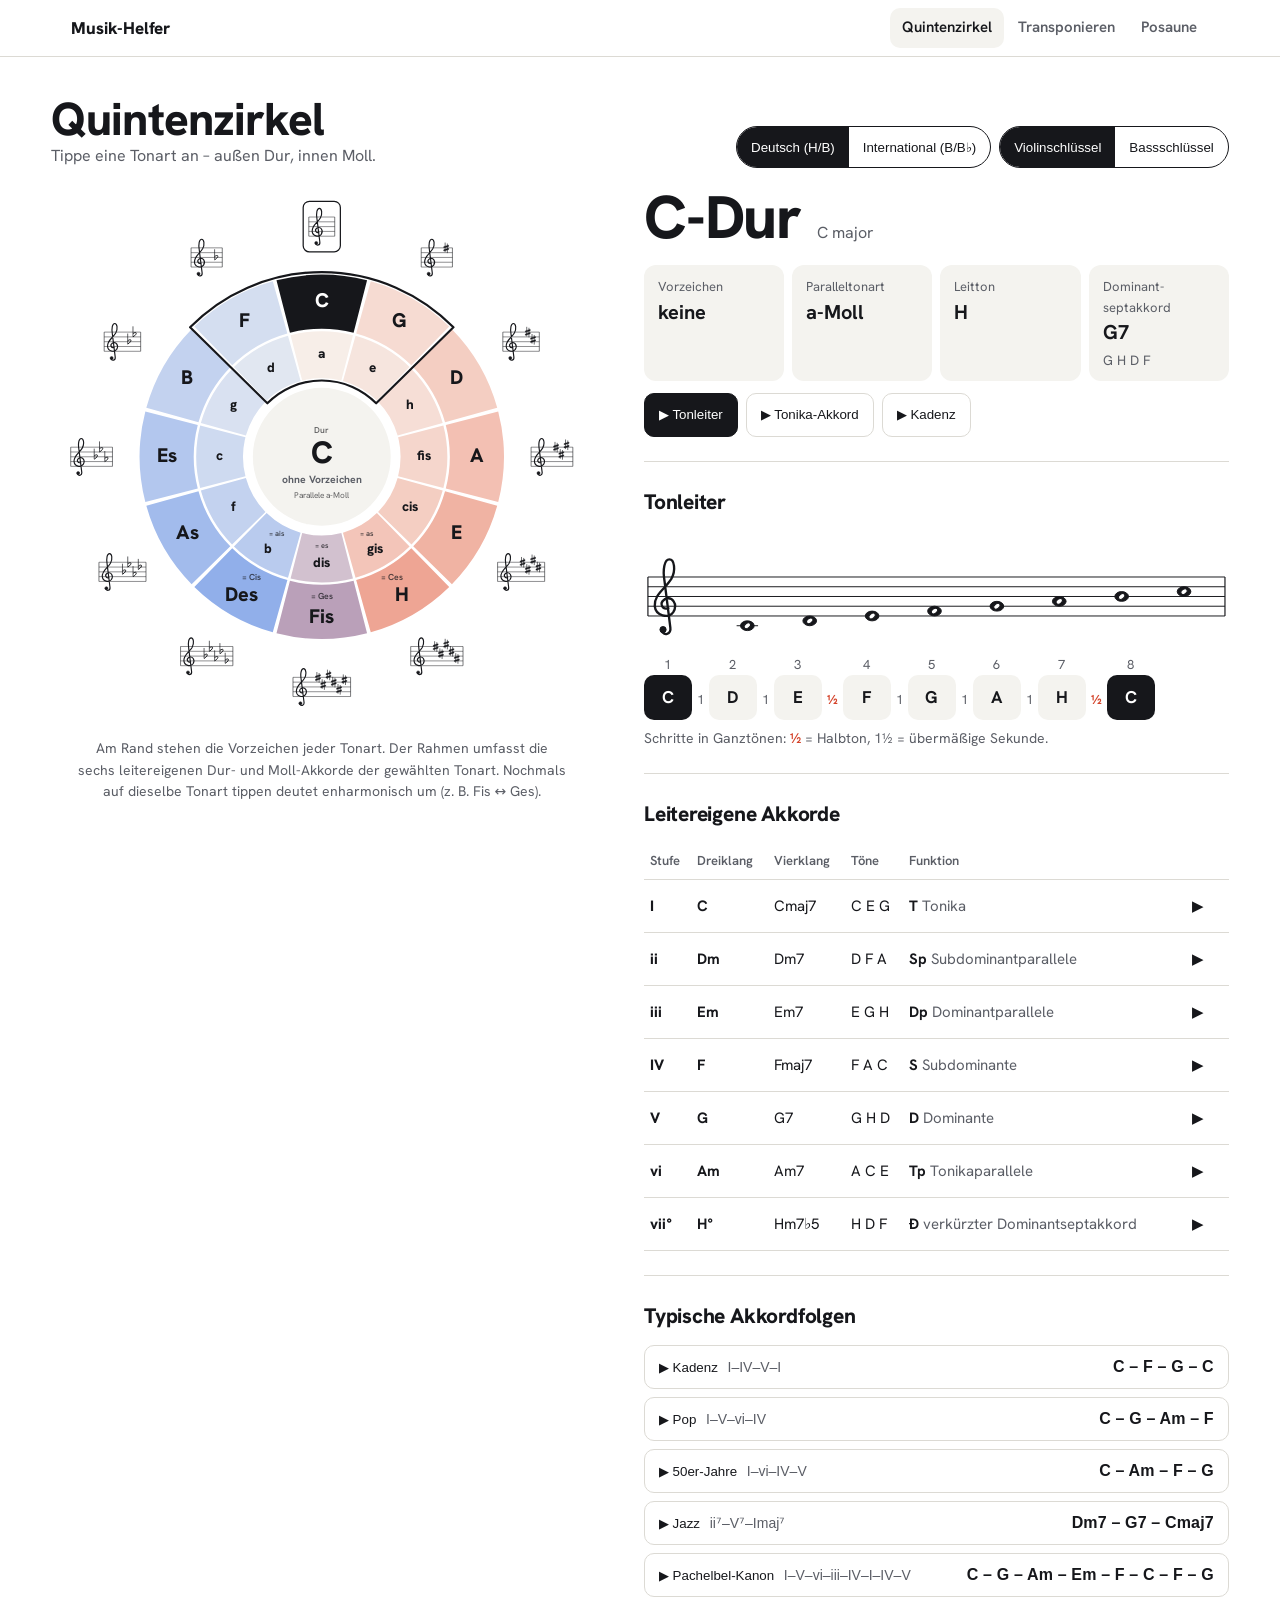
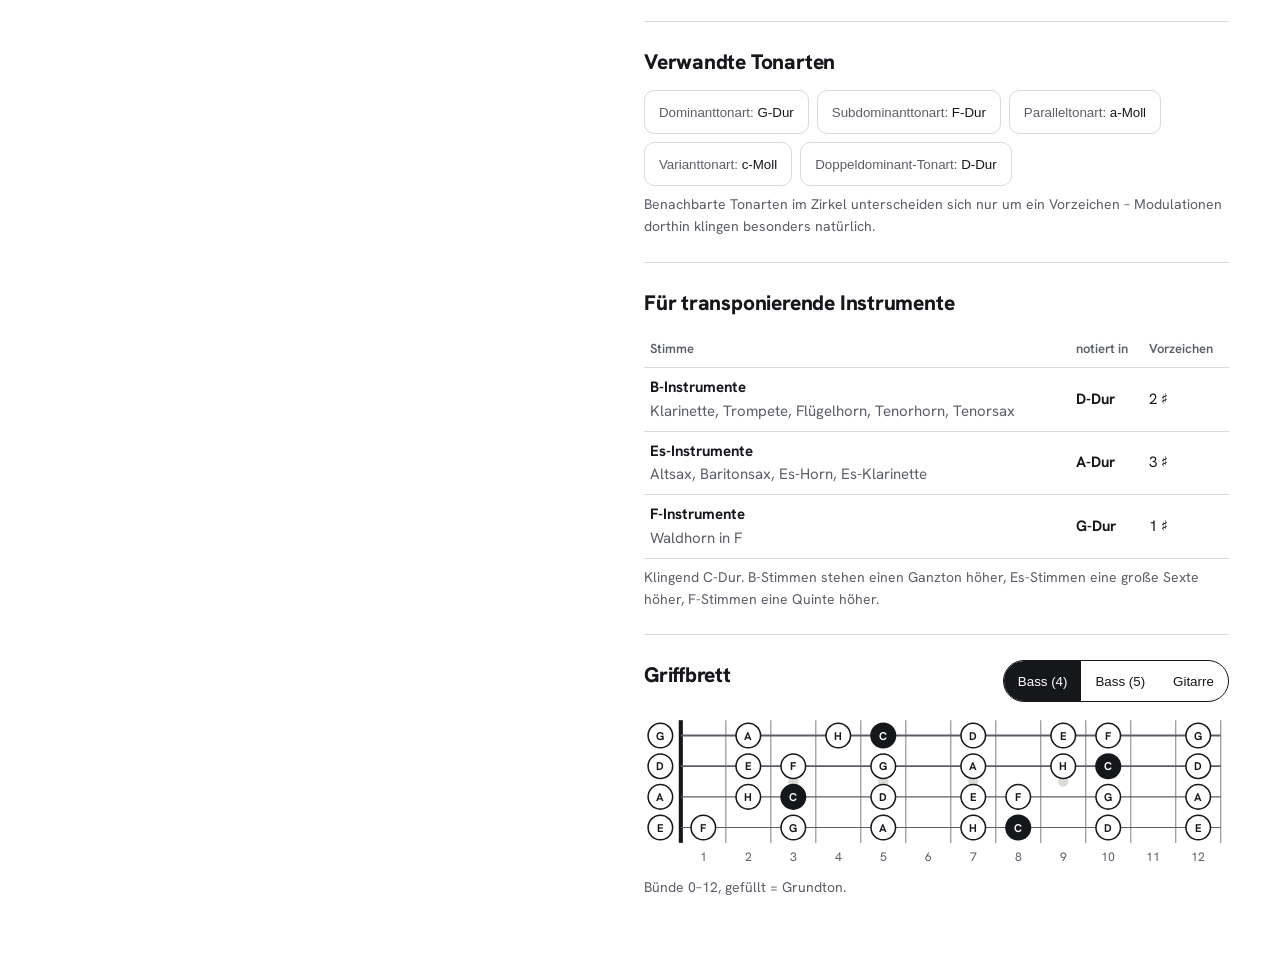
==== commit 9250c1d1: "Einheitliches Design: gemeinsame Farben, Schrift und Navigation für alle Seiten Co-Authored-By: Clau" ====
--- a/index.html
+++ b/index.html
@@ -3,6 +3,7 @@
 <title>Quintenzirkel</title>
 <link rel="preconnect" href="https://fonts.googleapis.com"><link rel="preconnect" href="https://fonts.gstatic.com" crossorigin>
 <link href="https://fonts.googleapis.com/css2?family=Hanken+Grotesk:wght@400;600;800&display=swap" rel="stylesheet">
+<link rel="stylesheet" href="assets/site.css">
 <style>
 /* VOICE: klar, werkstattnah, wie ein gut gestochenes Notenblatt – für Musiker, die schnell nachschlagen
    IDEA: die Drehscheibe aus dem Musikunterricht – ein Rahmen wandert über die leitereigenen Akkorde
@@ -17,7 +18,6 @@
 body{margin:0;background:var(--bg);color:var(--ink);font:16px/1.55 "Hanken Grotesk",system-ui,sans-serif;overflow-x:clip}
 .band{padding:clamp(20px,3vw,44px) max(4vw,14px)}
 .wrap{max-width:1240px;margin:auto;display:grid;grid-template-columns:minmax(0,1fr) minmax(0,1.08fr);gap:clamp(20px,4vw,56px)}
-.navs{display:flex;flex-wrap:wrap;gap:0 20px;margin-top:4px}.navl{display:inline-flex;align-items:center;min-height:40px;color:var(--ink);font-weight:700;text-underline-offset:3px}
 header{max-width:1240px;margin:0 auto 18px;display:flex;flex-wrap:wrap;gap:12px 24px;align-items:end;justify-content:space-between}
 h1{font-size:clamp(32px,4vw,46px);line-height:1.05;margin:0;font-weight:800;letter-spacing:-.02em}
 h2{font-size:21px;margin:0 0 12px;font-weight:800;letter-spacing:-.01em}
@@ -60,8 +60,9 @@
 @media(max-width:600px){.mks{display:flex;justify-content:space-between;align-items:center;gap:12px;margin-bottom:4px}#wheel{max-width:none;width:calc(100% + 12px);margin-inline:-6px}.legend{font-size:13px}.rim{display:none}.facts{grid-template-columns:repeat(2,minmax(0,1fr))}table{font-size:13px}.ct td .sub,.ct th:nth-child(4),.ct td:nth-child(4){display:none}th,td{padding:8px 4px}.chip{min-width:40px}.chip b{font-size:15px}}
 @media(prefers-reduced-motion:reduce){#win,#wheel .s path{transition:none}}
 </style></head><body>
+<nav class="site-nav" aria-label="Seiten"><div class="in"><a class="brand" href="./">Musik-Helfer</a><div class="links"><a href="./" aria-current="page">Quintenzirkel</a><a href="transponieren/">Transponieren</a><a href="posaune/">Posaune</a></div></div></nav>
 <div class="band">
-<header><div><h1>Quintenzirkel</h1><div class="sub">Tippe eine Tonart an – außen Dur, innen Moll.</div><div class="navs"><a class="navl" href="posaune/">Posaunen-Zughelfer →</a><a class="navl" href="transponieren/">Transponier-Helfer →</a></div></div><div class="tg">
+<header><div><h1>Quintenzirkel</h1><div class="sub">Tippe eine Tonart an – außen Dur, innen Moll.</div></div><div class="tg">
 <div class="seg" role="group" aria-label="Notennamen"><button data-sys="de">Deutsch (H/B)</button><button data-sys="int">International (B/B♭)</button></div><div class="seg" role="group" aria-label="Notenschlüssel"><button data-clef="g">Violinschlüssel</button><button data-clef="f">Bassschlüssel</button></div></div></header>
 <div class="wrap">
 <div class="circ"><div class="mks" id="mks"></div><svg id="wheel" viewBox="-140 -116 880 832" role="img" aria-label="Quintenzirkel"></svg>
--- a/assets/site.css
+++ b/assets/site.css
@@ -0,0 +1,15 @@
+/* Gemeinsames Design aller Seiten: Farben, Schrift, Navigation */
+:root{color-scheme:light dark;--bg:light-dark(#ffffff,#121419);--ink:light-dark(#16171b,#ecebe6);--mute:light-dark(#5b5e66,#a2a5ad);
+--line:light-dark(#dcdad4,#2f323a);--soft:light-dark(#f4f3ef,#1b1e24);--acc:light-dark(#d4432a,#ff7d61);--accbg:light-dark(#fbebe7,#3a211b);
+--flat:light-dark(#2b5bd6,#7ea4ff)}
+:root[data-theme=light]{color-scheme:light}:root[data-theme=dark]{color-scheme:dark}
+body{font-family:"Hanken Grotesk",system-ui,sans-serif}
+.site-nav{position:sticky;top:0;z-index:20;background:color-mix(in srgb,var(--bg) 92%,transparent);-webkit-backdrop-filter:blur(8px);backdrop-filter:blur(8px);border-bottom:1px solid var(--line)}
+.site-nav .in{max-width:1240px;margin:0 auto;padding:0 max(4vw,14px);display:flex;align-items:center;gap:0 20px;min-height:56px}
+.site-nav .brand{font-weight:800;font-size:17px;letter-spacing:-.01em;color:var(--ink);text-decoration:none;margin-right:auto;white-space:nowrap}
+.site-nav .links{display:flex;gap:2px;overflow-x:auto;scrollbar-width:none}
+.site-nav .links a{flex:none;display:inline-flex;align-items:center;min-height:40px;padding:0 12px;border-radius:10px;color:var(--mute);font-weight:600;font-size:15px;text-decoration:none}
+.site-nav .links a:hover{color:var(--ink);background:var(--soft)}
+.site-nav .links a[aria-current=page]{color:var(--ink);background:var(--soft)}
+.site-nav a:focus-visible{outline:3px solid var(--acc);outline-offset:2px}
+@media(max-width:600px){.site-nav{position:static}.site-nav .in{flex-wrap:wrap;padding-top:8px}.site-nav .brand{width:100%;font-size:15px;color:var(--mute)}.site-nav .links{margin-inline:-12px;width:calc(100% + 24px)}}
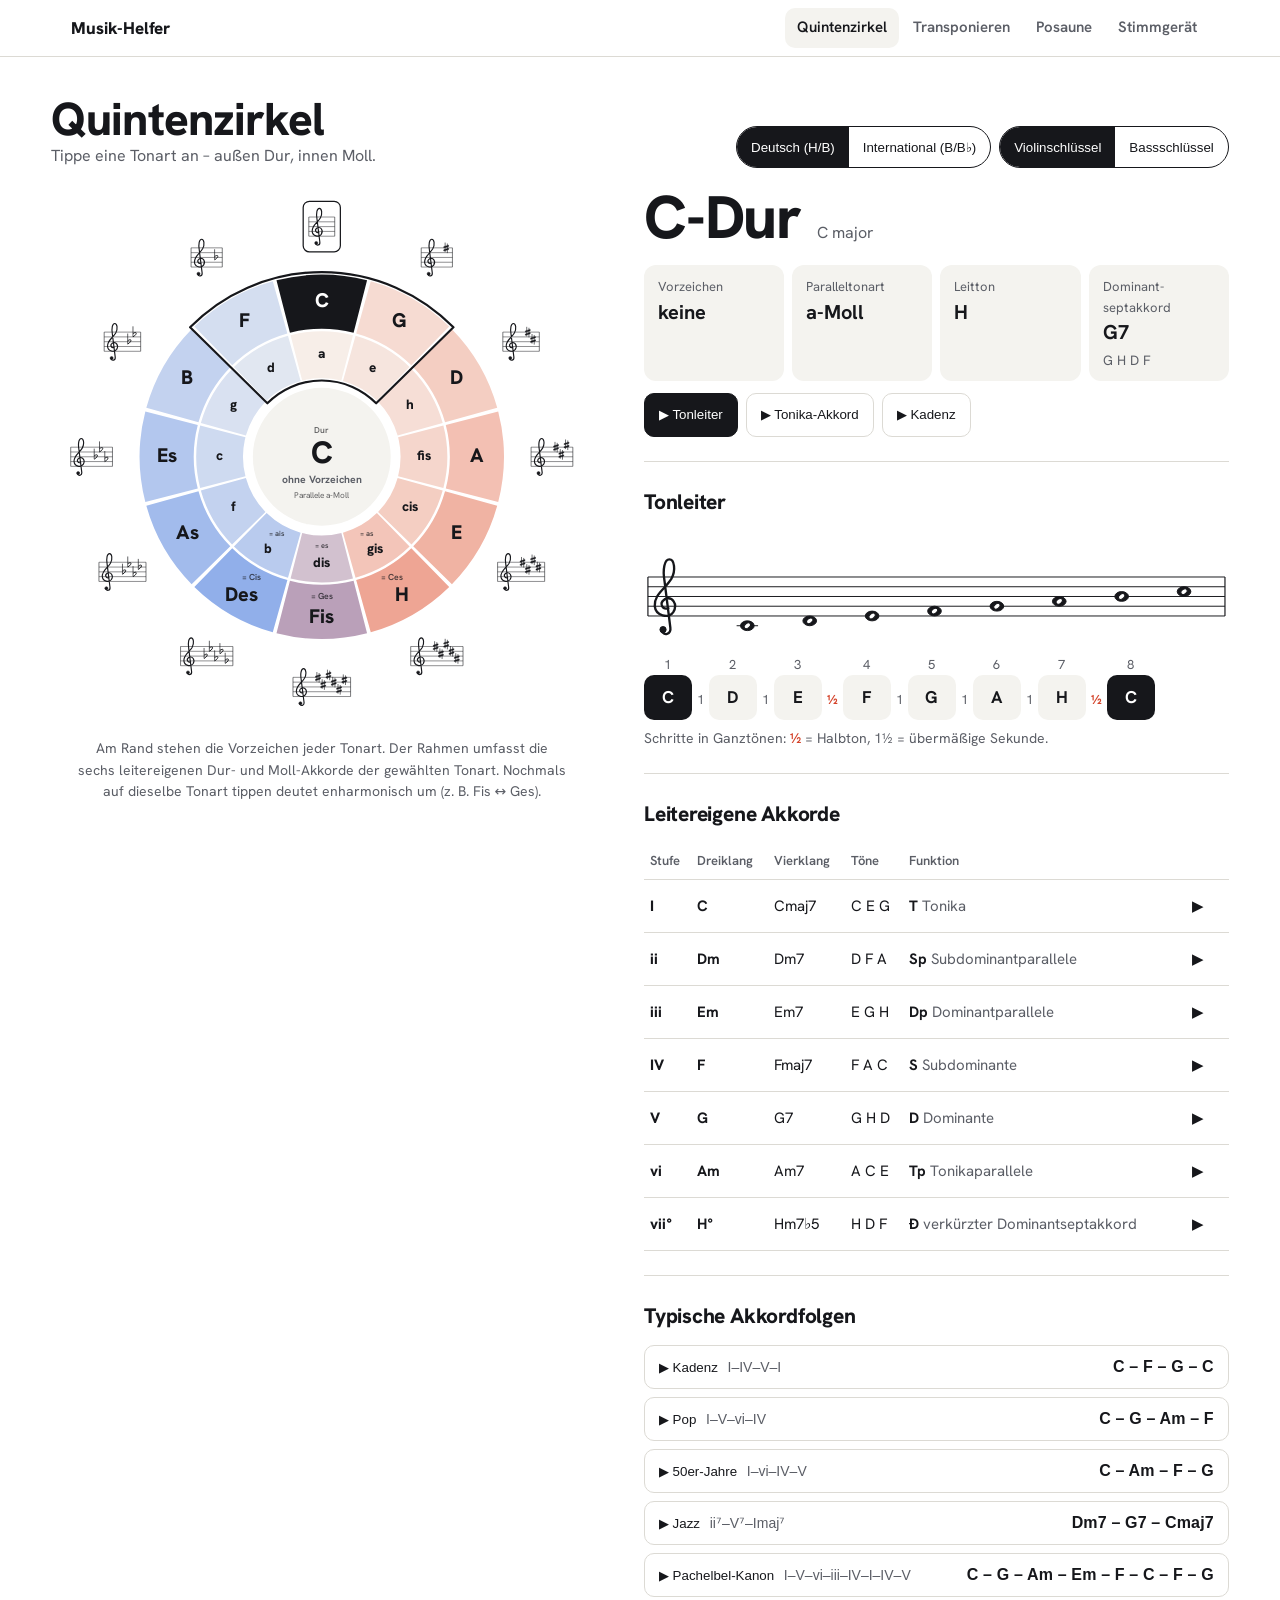
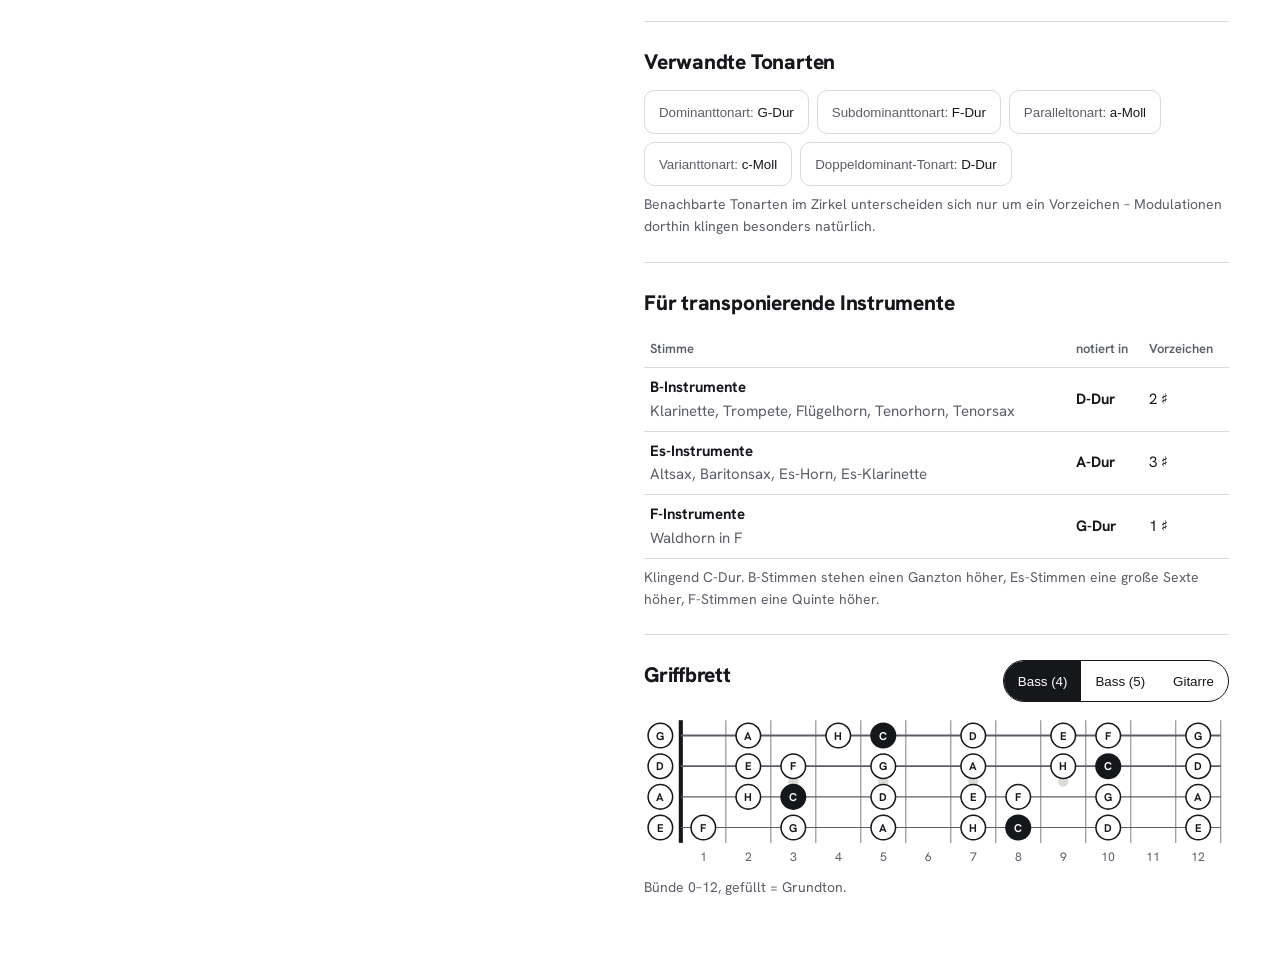
==== commit 1d868b21: "Neue Unterseite Stimmgerät (/stimmgeraet/) im gemeinsamen Design, Navigation ergänzt Co-Authored-By:" ====
--- a/index.html
+++ b/index.html
@@ -60,7 +60,7 @@
 @media(max-width:600px){.mks{display:flex;justify-content:space-between;align-items:center;gap:12px;margin-bottom:4px}#wheel{max-width:none;width:calc(100% + 12px);margin-inline:-6px}.legend{font-size:13px}.rim{display:none}.facts{grid-template-columns:repeat(2,minmax(0,1fr))}table{font-size:13px}.ct td .sub,.ct th:nth-child(4),.ct td:nth-child(4){display:none}th,td{padding:8px 4px}.chip{min-width:40px}.chip b{font-size:15px}}
 @media(prefers-reduced-motion:reduce){#win,#wheel .s path{transition:none}}
 </style></head><body>
-<nav class="site-nav" aria-label="Seiten"><div class="in"><a class="brand" href="./">Musik-Helfer</a><div class="links"><a href="./" aria-current="page">Quintenzirkel</a><a href="transponieren/">Transponieren</a><a href="posaune/">Posaune</a></div></div></nav>
+<nav class="site-nav" aria-label="Seiten"><div class="in"><a class="brand" href="./">Musik-Helfer</a><div class="links"><a href="./" aria-current="page">Quintenzirkel</a><a href="transponieren/">Transponieren</a><a href="posaune/">Posaune</a><a href="stimmgeraet/">Stimmgerät</a></div></div></nav>
 <div class="band">
 <header><div><h1>Quintenzirkel</h1><div class="sub">Tippe eine Tonart an – außen Dur, innen Moll.</div></div><div class="tg">
 <div class="seg" role="group" aria-label="Notennamen"><button data-sys="de">Deutsch (H/B)</button><button data-sys="int">International (B/B♭)</button></div><div class="seg" role="group" aria-label="Notenschlüssel"><button data-clef="g">Violinschlüssel</button><button data-clef="f">Bassschlüssel</button></div></div></header>
--- a/assets/site.css
+++ b/assets/site.css
@@ -12,4 +12,4 @@
 .site-nav .links a:hover{color:var(--ink);background:var(--soft)}
 .site-nav .links a[aria-current=page]{color:var(--ink);background:var(--soft)}
 .site-nav a:focus-visible{outline:3px solid var(--acc);outline-offset:2px}
-@media(max-width:600px){.site-nav{position:static}.site-nav .in{flex-wrap:wrap;padding-top:8px}.site-nav .brand{width:100%;font-size:15px;color:var(--mute)}.site-nav .links{margin-inline:-12px;width:calc(100% + 24px)}}
+@media(max-width:600px){.site-nav{position:static}.site-nav .in{flex-wrap:wrap;padding-top:8px}.site-nav .brand{width:100%;font-size:15px;color:var(--mute)}.site-nav .links{margin-inline:-9px;width:calc(100% + 18px)}.site-nav .links{gap:0;justify-content:space-between}.site-nav .links a{padding:0 5px;font-size:13px}}
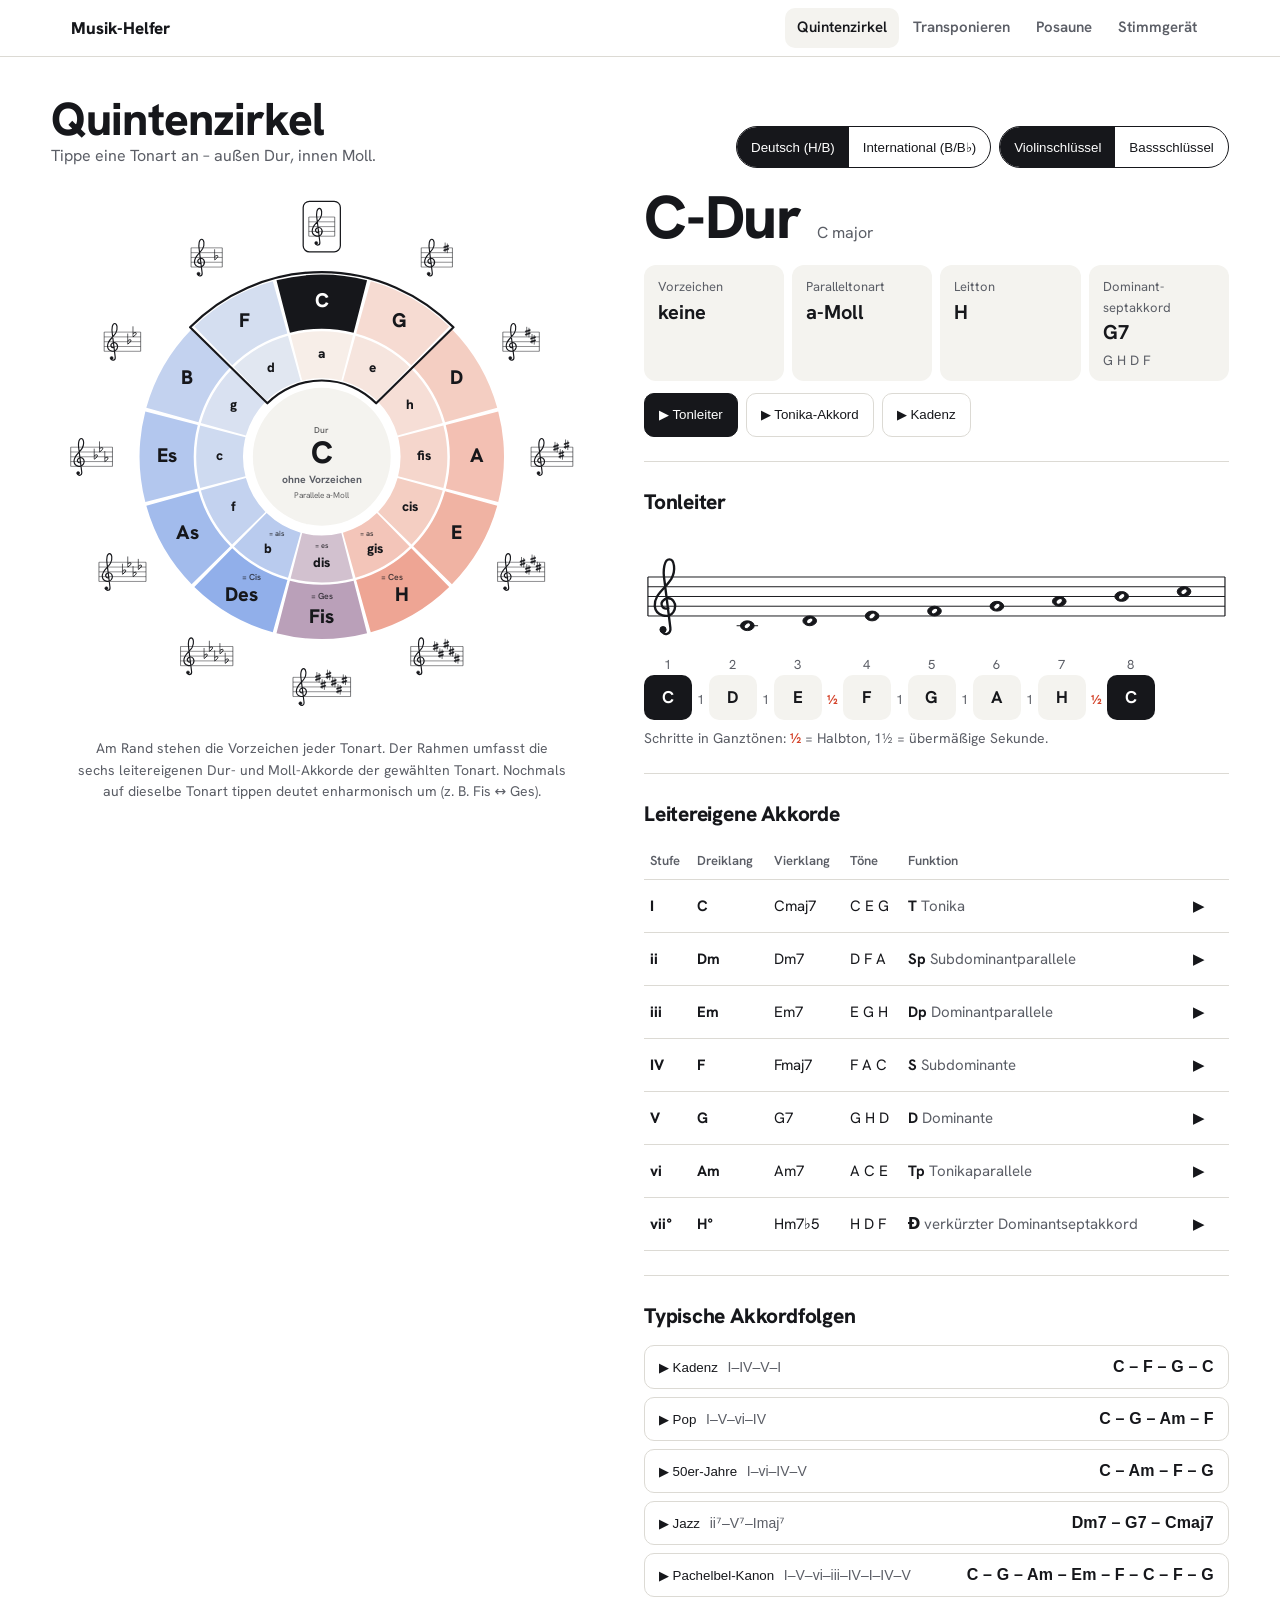
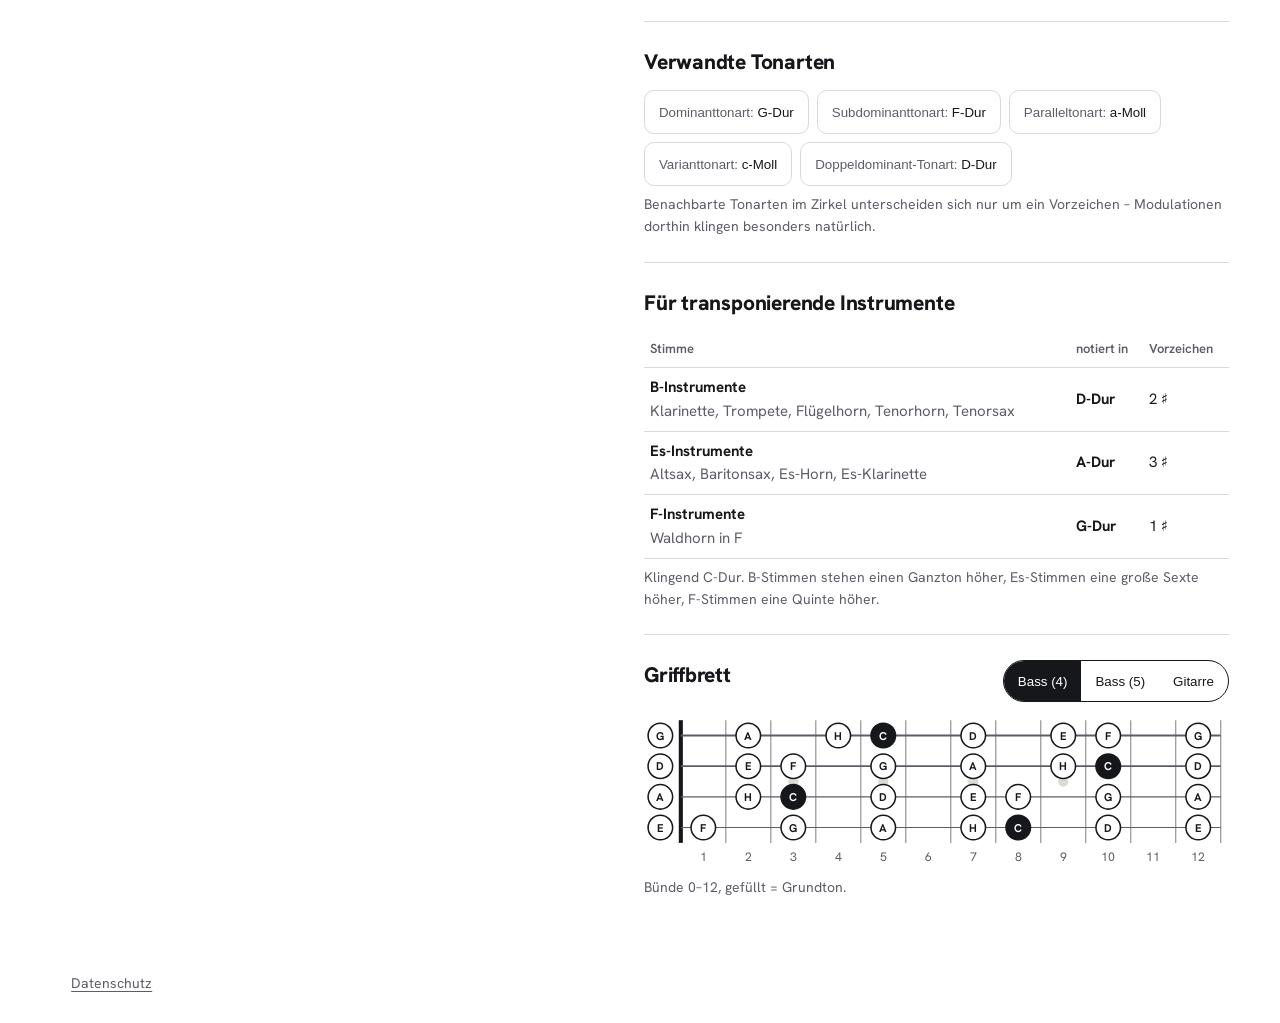
==== commit d1f6b376: "Datenschutz: Schriften lokal statt Google Fonts, Datenschutzseite ergänzt Co-Authored-By: Claude Opu" ====
--- a/index.html
+++ b/index.html
@@ -1,8 +1,6 @@
 <!DOCTYPE html>
 <html lang="de"><head><meta charset="utf-8"><meta name="viewport" content="width=device-width,initial-scale=1">
 <title>Quintenzirkel</title>
-<link rel="preconnect" href="https://fonts.googleapis.com"><link rel="preconnect" href="https://fonts.gstatic.com" crossorigin>
-<link href="https://fonts.googleapis.com/css2?family=Hanken+Grotesk:wght@400;600;800&display=swap" rel="stylesheet">
 <link rel="stylesheet" href="assets/site.css">
 <style>
 /* VOICE: klar, werkstattnah, wie ein gut gestochenes Notenblatt – für Musiker, die schnell nachschlagen
@@ -228,4 +226,5 @@
 addEventListener('hashchange',fromHash);MQ.addEventListener?.('change',drawWheel);
 const k0=ALL[location.hash.slice(1)];if(k0)st={n:k0[0],mode:k0[1]};lastP=pOf(st.n);rot=lastP*30;render();
 }
-</script></body></html>
+</script><p class="legal-foot"><a href="datenschutz/">Datenschutz</a></p>
+</body></html>
--- a/assets/site.css
+++ b/assets/site.css
@@ -1,3 +1,4 @@
+@font-face{font-family:"Hanken Grotesk";src:url("fonts/hanken-grotesk.woff") format("woff");font-weight:100 900;font-style:normal;font-display:swap}
 /* Gemeinsames Design aller Seiten: Farben, Schrift, Navigation */
 :root{color-scheme:light dark;--bg:light-dark(#ffffff,#121419);--ink:light-dark(#16171b,#ecebe6);--mute:light-dark(#5b5e66,#a2a5ad);
 --line:light-dark(#dcdad4,#2f323a);--soft:light-dark(#f4f3ef,#1b1e24);--acc:light-dark(#d4432a,#ff7d61);--accbg:light-dark(#fbebe7,#3a211b);
@@ -13,3 +14,4 @@
 .site-nav .links a[aria-current=page]{color:var(--ink);background:var(--soft)}
 .site-nav a:focus-visible{outline:3px solid var(--acc);outline-offset:2px}
 @media(max-width:600px){.site-nav{position:static}.site-nav .in{flex-wrap:wrap;padding-top:8px}.site-nav .brand{width:100%;font-size:15px;color:var(--mute)}.site-nav .links{margin-inline:-9px;width:calc(100% + 18px)}.site-nav .links{gap:0;justify-content:space-between}.site-nav .links a{padding:0 5px;font-size:13px}}
+.legal-foot{max-width:1240px;margin:0 auto;padding:12px max(4vw,14px) 28px;font-size:14px}.legal-foot a{color:var(--mute);text-underline-offset:3px}
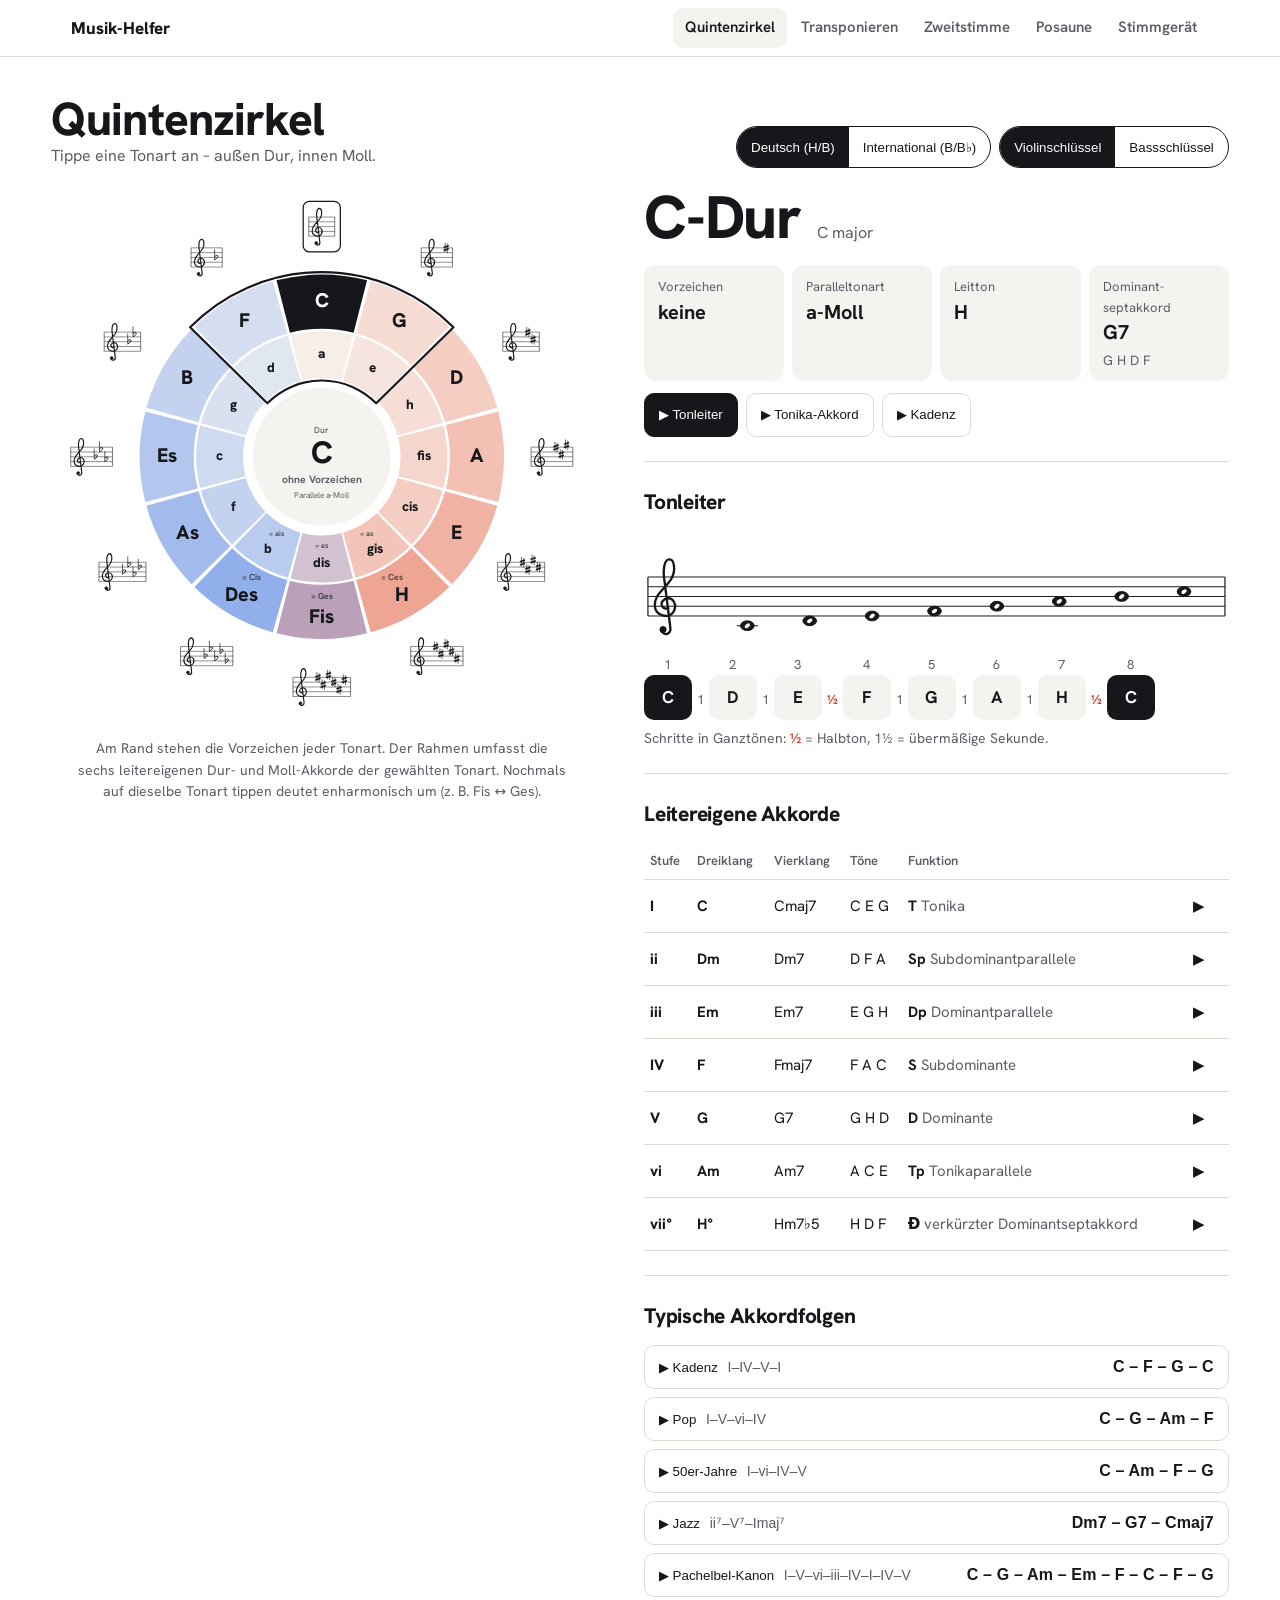
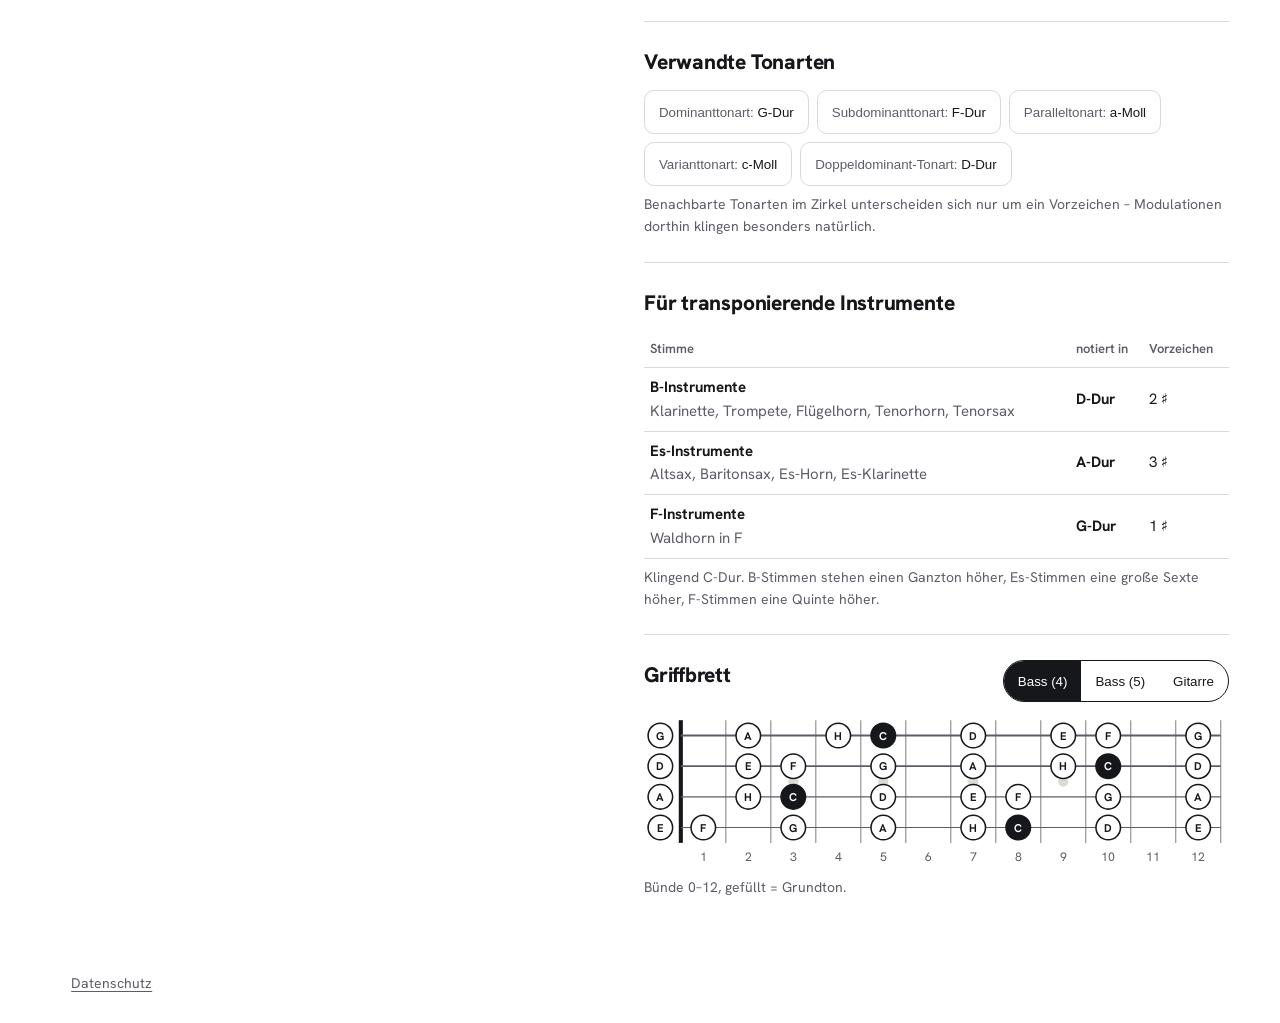
==== commit a2dd90db: "Neue Unterseite Zweitstimmen-Generator (/zweitstimme/), Navigation ergänzt Co-Authored-By: Claude Op" ====
--- a/index.html
+++ b/index.html
@@ -58,7 +58,7 @@
 @media(max-width:600px){.mks{display:flex;justify-content:space-between;align-items:center;gap:12px;margin-bottom:4px}#wheel{max-width:none;width:calc(100% + 12px);margin-inline:-6px}.legend{font-size:13px}.rim{display:none}.facts{grid-template-columns:repeat(2,minmax(0,1fr))}table{font-size:13px}.ct td .sub,.ct th:nth-child(4),.ct td:nth-child(4){display:none}th,td{padding:8px 4px}.chip{min-width:40px}.chip b{font-size:15px}}
 @media(prefers-reduced-motion:reduce){#win,#wheel .s path{transition:none}}
 </style></head><body>
-<nav class="site-nav" aria-label="Seiten"><div class="in"><a class="brand" href="./">Musik-Helfer</a><div class="links"><a href="./" aria-current="page">Quintenzirkel</a><a href="transponieren/">Transponieren</a><a href="posaune/">Posaune</a><a href="stimmgeraet/">Stimmgerät</a></div></div></nav>
+<nav class="site-nav" aria-label="Seiten"><div class="in"><a class="brand" href="./">Musik-Helfer</a><div class="links"><a href="./" aria-current="page">Quintenzirkel</a><a href="transponieren/">Transponieren</a><a href="zweitstimme/">Zweitstimme</a><a href="posaune/">Posaune</a><a href="stimmgeraet/">Stimmgerät</a></div></div></nav>
 <div class="band">
 <header><div><h1>Quintenzirkel</h1><div class="sub">Tippe eine Tonart an – außen Dur, innen Moll.</div></div><div class="tg">
 <div class="seg" role="group" aria-label="Notennamen"><button data-sys="de">Deutsch (H/B)</button><button data-sys="int">International (B/B♭)</button></div><div class="seg" role="group" aria-label="Notenschlüssel"><button data-clef="g">Violinschlüssel</button><button data-clef="f">Bassschlüssel</button></div></div></header>
--- a/assets/site.css
+++ b/assets/site.css
@@ -13,5 +13,5 @@
 .site-nav .links a:hover{color:var(--ink);background:var(--soft)}
 .site-nav .links a[aria-current=page]{color:var(--ink);background:var(--soft)}
 .site-nav a:focus-visible{outline:3px solid var(--acc);outline-offset:2px}
-@media(max-width:600px){.site-nav{position:static}.site-nav .in{flex-wrap:wrap;padding-top:8px}.site-nav .brand{width:100%;font-size:15px;color:var(--mute)}.site-nav .links{margin-inline:-9px;width:calc(100% + 18px)}.site-nav .links{gap:0;justify-content:space-between}.site-nav .links a{padding:0 5px;font-size:13px}}
+@media(max-width:600px){.site-nav{position:static}.site-nav .in{flex-wrap:wrap;padding-top:8px}.site-nav .brand{width:100%;font-size:15px;color:var(--mute)}.site-nav .links{margin-inline:-9px;width:calc(100% + 18px)}.site-nav .links{gap:0 2px;flex-wrap:wrap;justify-content:flex-start}.site-nav .links a{padding:0 8px;font-size:14px;min-height:38px}}
 .legal-foot{max-width:1240px;margin:0 auto;padding:12px max(4vw,14px) 28px;font-size:14px}.legal-foot a{color:var(--mute);text-underline-offset:3px}
